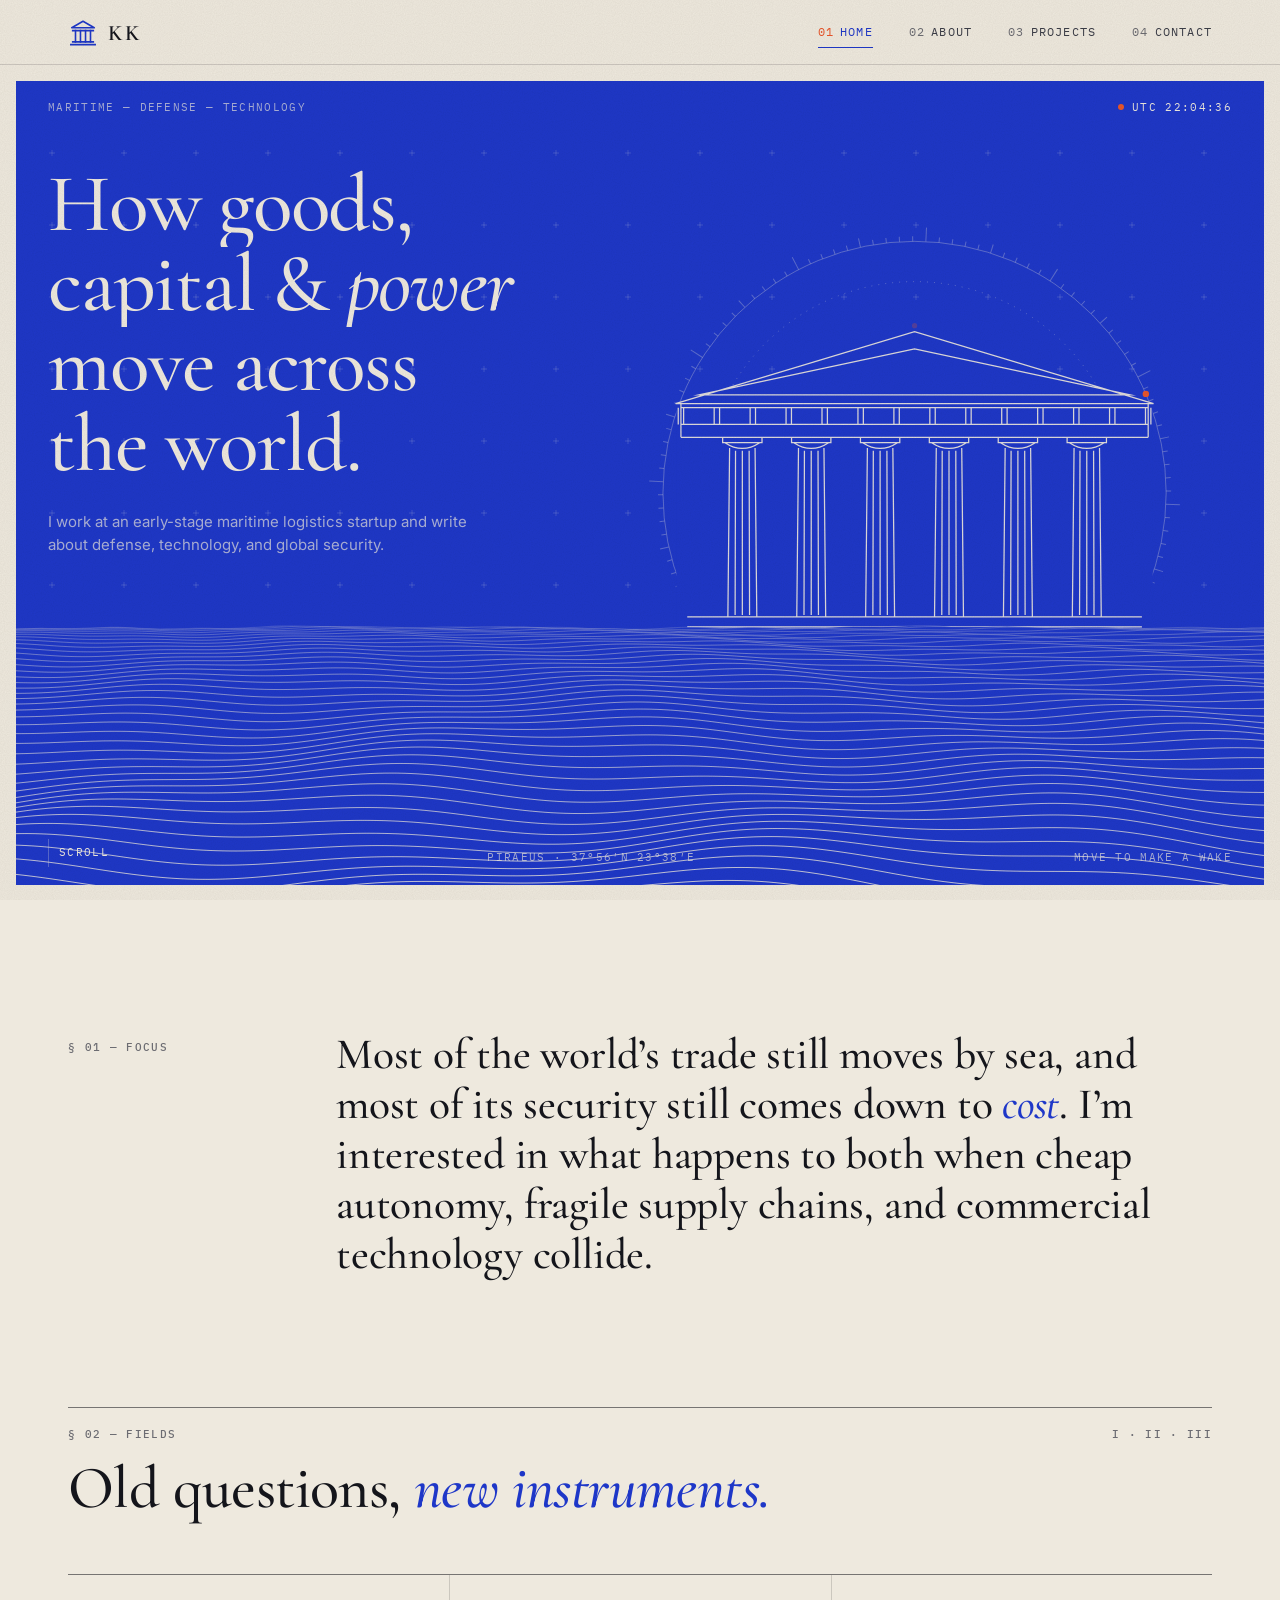
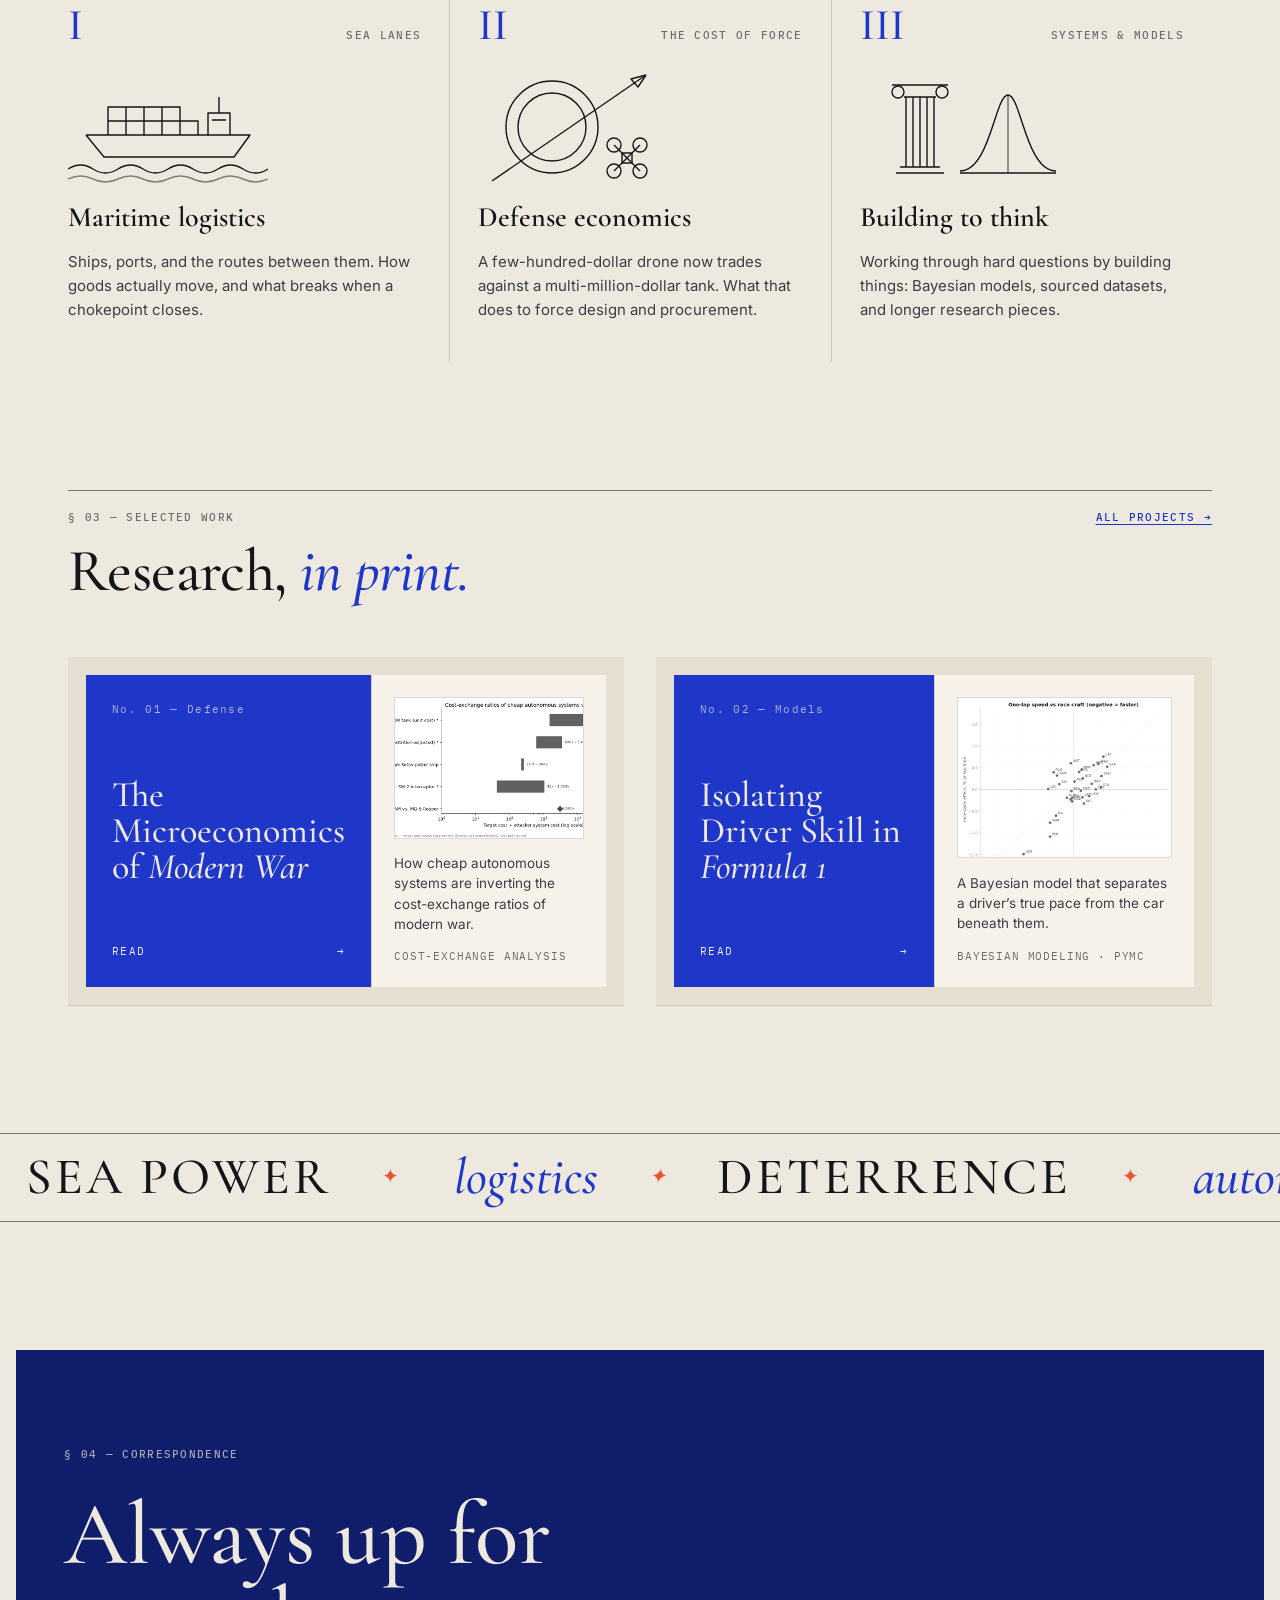
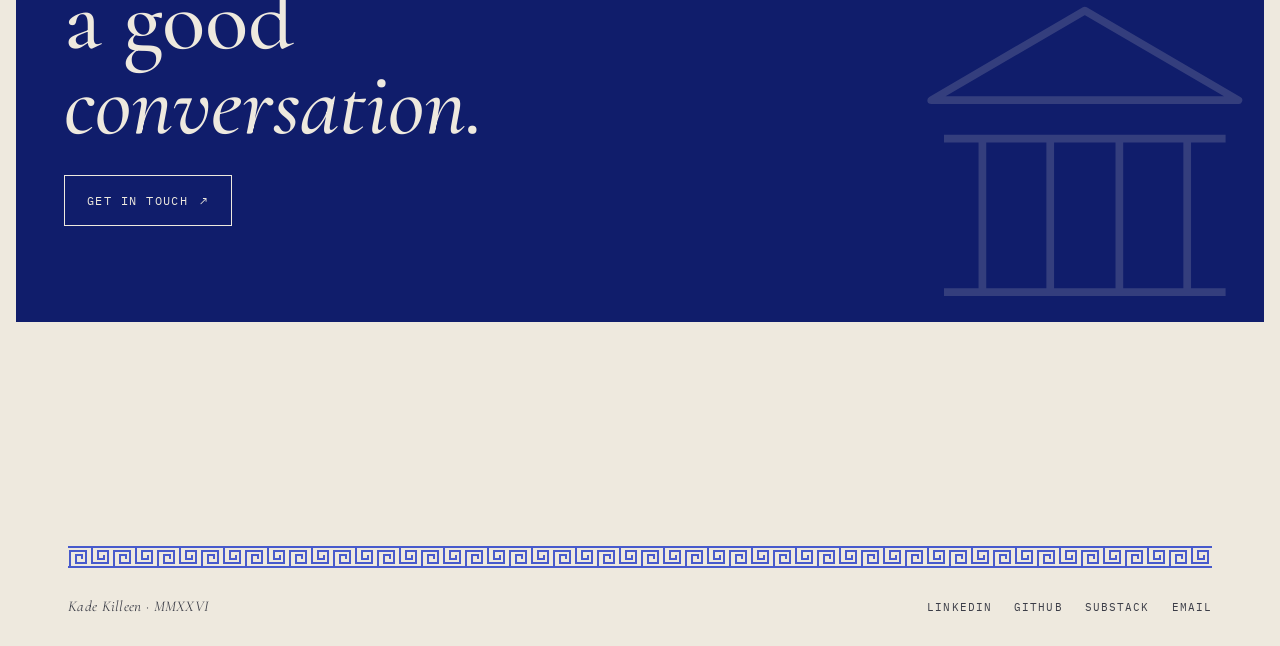
==== index.html @ 5a464390 "Revamp the whole site in a classical-meets-technical style Cobalt on bone paper, serif display type " ====
<!DOCTYPE html>
<html lang="en" class="no-js">
<head>
    <meta charset="UTF-8">
    <meta name="viewport" content="width=device-width, initial-scale=1.0">
    <title>Kade Killeen</title>
    <meta name="description" content="Kade Killeen works at an early-stage maritime logistics startup and writes about defense, technology, and global security.">
    <meta name="author" content="Kade Killeen">
    <meta name="theme-color" content="#1E37C8">
    <meta property="og:type" content="website">
    <meta property="og:title" content="Kade Killeen">
    <meta property="og:description" content="Kade Killeen works at an early-stage maritime logistics startup and writes about defense, technology, and global security.">
    <meta property="og:url" content="https://kadekilleen.github.io/">
    <meta property="og:image" content="https://kadekilleen.github.io/assets/og-card.png">
    <meta name="twitter:card" content="summary_large_image">
    <meta name="twitter:title" content="Kade Killeen">
    <meta name="twitter:description" content="Kade Killeen works at an early-stage maritime logistics startup and writes about defense, technology, and global security.">
    <meta name="twitter:image" content="https://kadekilleen.github.io/assets/og-card.png">
    <link rel="preconnect" href="https://fonts.googleapis.com">
    <link rel="preconnect" href="https://fonts.gstatic.com" crossorigin>
    <link href="https://fonts.googleapis.com/css2?family=Cormorant+Garamond:ital,wght@0,500;0,600;1,500;1,600&family=IBM+Plex+Mono:wght@400;500&family=Inter:wght@400;500;600&display=swap" rel="stylesheet">
    <link rel="icon" type="image/svg+xml" href="favicon.svg">
    <link rel="stylesheet" href="style.css?v=30">
    <script>document.documentElement.classList.remove('no-js')</script>
</head>
<body>
    <a class="skip-link" href="#main">Skip to content</a>
    <header class="site-header">
        <nav class="site-nav" aria-label="Main">
            <a href="index.html" class="brand" aria-label="Kade Killeen, home">
                <svg class="brand-mark" viewBox="0 0 32 32" aria-hidden="true" focusable="false"><g fill="none" stroke="currentColor" stroke-width="1.7" stroke-linejoin="round" stroke-linecap="square"><path d="M4 11.5 16 4.5l12 7z"/><path d="M5 14.5h22M5 26.5h22M3 29.5h26"/><path d="M8 14.5v12M13.3 14.5v12M18.7 14.5v12M24 14.5v12"/></g></svg>
                <span class="brand-word">KK</span>
            </a>
            <button class="nav-toggle" aria-label="Menu" aria-expanded="false" aria-controls="nav-links">
                <span></span><span></span><span></span>
            </button>
            <ul class="nav-links" id="nav-links">
                <li><a href="index.html" class="active" aria-current="page"><span class="n">01</span>Home</a></li>
                <li><a href="about.html"><span class="n">02</span>About</a></li>
                <li><a href="projects.html"><span class="n">03</span>Projects</a></li>
                <li><a href="contact.html"><span class="n">04</span>Contact</a></li>
            </ul>
        </nav>
    </header>

    <main id="main">
        <section class="hero" aria-label="Introduction">
            <canvas class="hero-canvas" id="sea" aria-hidden="true"></canvas>

            <div class="hero-hud">
                <span class="hide-sm">Maritime &mdash; Defense &mdash; Technology</span><span class="show-sm">KK &mdash; Index</span>
                <span class="live" data-utc>UTC --:--:--</span>
            </div>

            <div class="hero-copy">
                <h1 class="hero-title">
                    <span class="line"><span>How goods,</span></span>
                    <span class="line"><span>capital &amp; <em>power</em></span></span>
                    <span class="line"><span>move across</span></span>
                    <span class="line"><span>the world.</span></span>
                </h1>
                <p class="hero-sub">I work at an early-stage maritime logistics startup and write about defense, technology, and global security.</p>
            </div>

            <div class="hero-foot">
                <a href="#focus" class="scroll-cue"><i aria-hidden="true"></i>Scroll</a>
                <span class="hide-sm">Piraeus &middot; 37&deg;56&prime;N 23&deg;38&prime;E</span>
                <span class="hide-sm">Move to make a wake</span>
            </div>
        </section>

        <section class="section" id="focus">
            <div class="wrap statement">
                <p class="label reveal">&sect; 01 &mdash; Focus</p>
                <p class="reveal d1">Most of the world&rsquo;s trade still moves by sea, and most of its security still comes down to <em>cost</em>. I&rsquo;m interested in what happens to both when cheap autonomy, fragile supply chains, and commercial technology collide.</p>
            </div>
        </section>

        <section class="section">
            <div class="wrap">
                <div class="section-head reveal">
                    <p class="label"><span>&sect; 02 &mdash; Fields</span><span>I &middot; II &middot; III</span></p>
                    <h2>Old questions, <em>new instruments.</em></h2>
                </div>
                <div class="plates">
                    <article class="plate reveal">
                        <div class="plate-top"><span class="plate-num">I</span><span class="label">Sea lanes</span></div>
                        <div class="plate-art"><svg viewBox="0 0 200 120" class="draw" aria-hidden="true"><g fill="none" stroke="currentColor" stroke-width="1.4" stroke-linejoin="round">
<path d="M18 70h164l-16 22H36z"/>
<path d="M40 70V56h90v14M40 56V42h72v14M58 42v28M76 42v28M94 42v28M112 56v14"/>
<path d="M140 70V48h22v22M144 55h14M151 48V32"/>
<path d="M0 104q12.5-8 25 0t25 0 25 0 25 0 25 0 25 0 25 0 25 0"/>
<path d="M0 114q12.5-6 25 0t25 0 25 0 25 0 25 0 25 0 25 0 25 0" opacity=".5"/>
</g></svg></div>
                        <h3>Maritime logistics</h3>
                        <p>Ships, ports, and the routes between them. How goods actually move, and what breaks when a chokepoint closes.</p>
                    </article>
                    <article class="plate reveal d1">
                        <div class="plate-top"><span class="plate-num">II</span><span class="label">The cost of force</span></div>
                        <div class="plate-art"><svg viewBox="0 0 200 120" class="draw" aria-hidden="true"><g fill="none" stroke="currentColor" stroke-width="1.4" stroke-linejoin="round">
<circle cx="74" cy="62" r="46"/><circle cx="74" cy="62" r="34"/>
<path d="M14 116 168 10"/><path d="m168 10-15 4 7 8z"/>
<path d="M136 80l26 26M162 80l-26 26"/>
<circle cx="136" cy="80" r="7"/><circle cx="162" cy="80" r="7"/><circle cx="136" cy="106" r="7"/><circle cx="162" cy="106" r="7"/>
<rect x="144" y="88" width="10" height="10"/>
</g></svg></div>
                        <h3>Defense economics</h3>
                        <p>A few-hundred-dollar drone now trades against a multi-million-dollar tank. What that does to force design and procurement.</p>
                    </article>
                    <article class="plate reveal d2">
                        <div class="plate-top"><span class="plate-num">III</span><span class="label">Systems &amp; models</span></div>
                        <div class="plate-art"><svg viewBox="0 0 200 120" class="draw" aria-hidden="true"><g fill="none" stroke="currentColor" stroke-width="1.4" stroke-linejoin="round">
<path d="M32 20h56M44 32h32"/>
<circle cx="38" cy="27" r="6"/><circle cx="82" cy="27" r="6"/>
<path d="M46 32v70M74 32v70M53 32v70M60 32v70M67 32v70"/>
<path d="M40 102h40M36 108h48"/>
<path d="M100 108h96"/>
<path d="M100 106c30 0 35-76 48-76s18 76 48 76"/>
<path d="M148 30v78" stroke-dasharray="3 4" opacity=".6"/>
</g></svg></div>
                        <h3>Building to think</h3>
                        <p>Working through hard questions by building things: Bayesian models, sourced datasets, and longer research pieces.</p>
                    </article>
                </div>
            </div>
        </section>

        <section class="section">
            <div class="wrap">
                <div class="section-head reveal">
                    <p class="label"><span>&sect; 03 &mdash; Selected work</span><a class="text-link" href="projects.html">All projects &rarr;</a></p>
                    <h2>Research, <em>in print.</em></h2>
                </div>
                <div class="spreads">
                    <a class="spread reveal" href="projects/microeconomics-of-war.html">
                        <div class="spread-left">
                            <span class="num">No. 01 &mdash; Defense</span>
                            <h3>The Microeconomics of <em>Modern War</em></h3>
                            <span class="go"><span>Read</span><span>&rarr;</span></span>
                        </div>
                        <div class="spread-right">
                            <div class="fig"><img src="assets/projects/microeconomics-of-war/f1_cost_exchange_ratios.png" alt="" loading="lazy"></div>
                            <p>How cheap autonomous systems are inverting the cost-exchange ratios of modern war.</p>
                            <span class="meta">Cost-exchange analysis</span>
                        </div>
                    </a>
                    <a class="spread reveal d1" href="projects/f1-driver-model.html">
                        <div class="spread-left">
                            <span class="num">No. 02 &mdash; Models</span>
                            <h3>Isolating Driver Skill in <em>Formula 1</em></h3>
                            <span class="go"><span>Read</span><span>&rarr;</span></span>
                        </div>
                        <div class="spread-right">
                            <div class="fig"><img src="assets/projects/f1-driver-model/quali_vs_race.png" alt="" loading="lazy"></div>
                            <p>A Bayesian model that separates a driver&rsquo;s true pace from the car beneath them.</p>
                            <span class="meta">Bayesian modeling &middot; PyMC</span>
                        </div>
                    </a>
                </div>
            </div>
        </section>

        <div class="ticker" aria-hidden="true">
            <div class="ticker-track">
                <span>Sea power</span><span>logistics</span><span>Deterrence</span><span>autonomy</span><span>Supply chains</span><span>cost-exchange</span><span>Chokepoints</span><span>systems</span><span>Sea power</span><span>logistics</span><span>Deterrence</span><span>autonomy</span><span>Supply chains</span><span>cost-exchange</span><span>Chokepoints</span><span>systems</span>
            </div>
        </div>

        <section class="section">
            <div class="closing reveal">
                <svg class="closing-mark" viewBox="0 0 32 32" aria-hidden="true"><g fill="none" stroke="currentColor" stroke-width=".6" stroke-linejoin="round"><path d="M4 11.5 16 4.5l12 7z"/><path d="M5 14.5h22M5 26.5h22M3 29.5h26"/><path d="M8 14.5v12M13.3 14.5v12M18.7 14.5v12M24 14.5v12"/></g></svg>
                <p class="label">&sect; 04 &mdash; Correspondence</p>
                <h2>Always up for a good <em>conversation.</em></h2>
                <a class="btn btn-light" href="contact.html">Get in touch <span class="arr">&#8599;</span></a>
            </div>
        </section>
    </main>

    <footer class="site-footer">
        <div class="wrap">
            <div class="meander" aria-hidden="true"></div>
            <div class="footer-row">
                <span class="footer-sig">Kade Killeen &middot; MMXXVI</span>
                <ul class="footer-links">
                    <li><a href="https://www.linkedin.com/in/kadekilleen" target="_blank" rel="noopener noreferrer">LinkedIn</a></li>
                    <li><a href="https://github.com/k-adekilleen" target="_blank" rel="noopener noreferrer">GitHub</a></li>
                    <li><a href="https://substack.com/@kadekilleen" target="_blank" rel="noopener noreferrer">Substack</a></li>
                    <li><a href="mailto:kadekilleen23@gmail.com">Email</a></li>
                </ul>
            </div>
        </div>
    </footer>

    <script src="main.js?v=30"></script>
    <script src="home.js?v=30"></script>
</body>
</html>
---- style.css ----
/* =========================================================
   Kade Killeen — "Palaestra" design system
   Classical antiquity, reprinted as modern technical design.
   Cobalt on bone paper, ink line-art, one signal orange.
   ========================================================= */

:root {
    --paper: #EEE9DE;
    --paper-2: #E5DFD1;
    --paper-3: #D9D1BF;
    --ink: #14151B;
    --ink-2: #3B3D47;
    --ink-3: #6C6C72;
    --blue: #1E37C8;
    --blue-2: #2E4BE0;
    --blue-deep: #101D6B;
    --signal: #E8552A;
    --rule: rgba(20, 21, 27, 0.16);
    --rule-strong: rgba(20, 21, 27, 0.55);
    --on-blue: #EEE9DE;
    --on-blue-2: rgba(238, 233, 222, 0.68);
    --on-blue-rule: rgba(238, 233, 222, 0.28);

    --serif: "Cormorant Garamond", "Cormorant", Georgia, "Times New Roman", serif;
    --sans: "Inter", system-ui, -apple-system, "Segoe UI", sans-serif;
    --mono: "IBM Plex Mono", ui-monospace, "SFMono-Regular", Menlo, monospace;

    --gutter: clamp(16px, 4vw, 48px);
    --max: 1240px;
    --ease: cubic-bezier(0.2, 0.7, 0.1, 1);
}

*, *::before, *::after { box-sizing: border-box; margin: 0; padding: 0; }

html { -webkit-text-size-adjust: 100%; scroll-behavior: smooth; }
@media (prefers-reduced-motion: reduce) { html { scroll-behavior: auto; } }

body {
    background: var(--paper);
    color: var(--ink);
    font-family: var(--sans);
    font-size: 16px;
    line-height: 1.6;
    -webkit-font-smoothing: antialiased;
    min-height: 100vh;
    display: flex;
    flex-direction: column;
    overflow-x: hidden;
}

/* Paper grain: one static, tiled noise layer (cheap, no animation) */
body::before {
    content: "";
    position: fixed;
    inset: 0;
    pointer-events: none;
    z-index: 100;
    opacity: 0.32;
    mix-blend-mode: multiply;
    background-image: url("data:image/svg+xml,%3Csvg xmlns='http://www.w3.org/2000/svg' width='180' height='180'%3E%3Cfilter id='n'%3E%3CfeTurbulence type='fractalNoise' baseFrequency='0.9' numOctaves='2' stitchTiles='stitch'/%3E%3CfeColorMatrix values='0 0 0 0 0.45 0 0 0 0 0.42 0 0 0 0 0.36 0 0 0 0.55 0'/%3E%3C/filter%3E%3Crect width='100%25' height='100%25' filter='url(%23n)'/%3E%3C/svg%3E");
}

img, svg, canvas { display: block; max-width: 100%; }
a { color: inherit; }
::selection { background: var(--blue); color: var(--paper); }

:focus-visible { outline: 2px solid var(--signal); outline-offset: 3px; }

.visually-hidden {
    position: absolute !important; width: 1px; height: 1px; overflow: hidden;
    clip: rect(0 0 0 0); white-space: nowrap; border: 0;
}

.skip-link {
    position: absolute; left: 12px; top: -48px; z-index: 200;
    background: var(--ink); color: var(--paper); padding: 8px 14px;
    font-family: var(--mono); font-size: 12px; text-decoration: none;
}
.skip-link:focus { top: 12px; }

/* ---------- Type primitives ---------- */

.mono, .label {
    font-family: var(--mono);
    font-size: 11px;
    font-weight: 500;
    letter-spacing: 0.12em;
    text-transform: uppercase;
}
.label { color: var(--ink-3); }

.display {
    font-family: var(--serif);
    font-weight: 500;
    line-height: 0.95;
    letter-spacing: -0.01em;
}
.display em { font-style: italic; }

.caps {
    font-family: var(--serif);
    font-weight: 600;
    text-transform: uppercase;
    letter-spacing: 0.08em;
}

/* ---------- Header ---------- */

.site-header {
    position: sticky;
    top: 0;
    z-index: 50;
    background: color-mix(in srgb, var(--paper) 88%, transparent);
    -webkit-backdrop-filter: blur(10px);
    backdrop-filter: blur(10px);
    border-bottom: 1px solid var(--rule);
}

.site-nav {
    max-width: var(--max);
    margin: 0 auto;
    padding: 0 var(--gutter);
    height: 64px;
    display: flex;
    align-items: center;
    justify-content: space-between;
    gap: 24px;
}

.brand {
    display: inline-flex;
    align-items: center;
    gap: 10px;
    text-decoration: none;
    color: var(--ink);
}
.brand-mark { width: 30px; height: 30px; color: var(--blue); }
.brand-word {
    font-family: var(--serif);
    font-weight: 600;
    font-size: 22px;
    letter-spacing: 0.14em;
    line-height: 1;
    padding-top: 2px;
}

.nav-links {
    list-style: none;
    display: flex;
    gap: clamp(16px, 3vw, 36px);
}
.nav-links a {
    font-family: var(--mono);
    font-size: 12px;
    letter-spacing: 0.1em;
    text-transform: uppercase;
    text-decoration: none;
    color: var(--ink-2);
    display: inline-flex;
    gap: 6px;
    padding: 6px 0;
    position: relative;
    transition: color 0.2s;
}
.nav-links a .n { color: var(--ink-3); }
.nav-links a::after {
    content: "";
    position: absolute;
    left: 0; right: 0; bottom: 0;
    height: 1px;
    background: var(--blue);
    transform: scaleX(0);
    transform-origin: left;
    transition: transform 0.35s var(--ease);
}
.nav-links a:hover, .nav-links a.active { color: var(--blue); }
.nav-links a:hover::after, .nav-links a.active::after { transform: scaleX(1); }
.nav-links a.active .n { color: var(--signal); }

.nav-toggle {
    display: none;
    background: none;
    border: 0;
    width: 40px; height: 40px;
    cursor: pointer;
    position: relative;
    color: var(--ink);
}
.nav-toggle span {
    position: absolute; left: 10px; right: 10px; height: 1.5px;
    background: currentColor; transition: transform 0.3s var(--ease), opacity 0.2s;
}
.nav-toggle span:nth-child(1) { top: 14px; }
.nav-toggle span:nth-child(2) { top: 19.5px; }
.nav-toggle span:nth-child(3) { top: 25px; }
.nav-toggle[aria-expanded="true"] span:nth-child(1) { transform: translateY(5.5px) rotate(45deg); }
.nav-toggle[aria-expanded="true"] span:nth-child(2) { opacity: 0; }
.nav-toggle[aria-expanded="true"] span:nth-child(3) { transform: translateY(-5.5px) rotate(-45deg); }

@media (max-width: 720px) {
    .nav-toggle { display: block; }
    .nav-links {
        position: absolute;
        top: 64px; left: 0; right: 0;
        flex-direction: column;
        gap: 0;
        background: var(--paper);
        border-bottom: 1px solid var(--rule);
        padding: 8px var(--gutter) 16px;
        display: none;
    }
    .nav-links.open { display: flex; }
    .nav-links a { font-size: 14px; padding: 14px 0; width: 100%; border-bottom: 1px solid var(--rule); }
    .nav-links li:last-child a { border-bottom: 0; }
    .nav-links a::after { display: none; }
}

/* ---------- Layout ---------- */

main { flex: 1; width: 100%; }

.wrap {
    max-width: var(--max);
    margin: 0 auto;
    padding: 0 var(--gutter);
}

.section { padding: clamp(64px, 10vw, 128px) 0; }
.section + .section { padding-top: 0; }

.section-head {
    display: grid;
    grid-template-columns: 1fr;
    gap: 14px;
    margin-bottom: clamp(32px, 5vw, 56px);
    padding-top: 18px;
    border-top: 1px solid var(--rule-strong);
}
.section-head .label { display: flex; justify-content: space-between; gap: 16px; }
.section-head h2 {
    font-family: var(--serif);
    font-weight: 500;
    font-size: clamp(34px, 5vw, 60px);
    line-height: 1;
    letter-spacing: -0.01em;
}
.section-head h2 em { font-style: italic; color: var(--blue); }

/* Greek key (meander) band */
.meander {
    height: 22px;
    color: var(--blue);
    background-color: currentColor;
    -webkit-mask: url("data:image/svg+xml,%3Csvg xmlns='http://www.w3.org/2000/svg' width='44' height='22' viewBox='0 0 44 22'%3E%3Cpath d='M0 1h44M0 21h44M2 21V5h16v12H8V9h6v4' fill='none' stroke='black' stroke-width='2'/%3E%3Cpath d='M24 1v16h16V5H30v8h6V9' fill='none' stroke='black' stroke-width='2'/%3E%3C/svg%3E") repeat-x left center / 44px 22px;
    mask: url("data:image/svg+xml,%3Csvg xmlns='http://www.w3.org/2000/svg' width='44' height='22' viewBox='0 0 44 22'%3E%3Cpath d='M0 1h44M0 21h44M2 21V5h16v12H8V9h6v4' fill='none' stroke='black' stroke-width='2'/%3E%3Cpath d='M24 1v16h16V5H30v8h6V9' fill='none' stroke='black' stroke-width='2'/%3E%3C/svg%3E") repeat-x left center / 44px 22px;
}
.meander { opacity: 0.8; }
.meander.on-blue { color: var(--on-blue); opacity: 0.5; }

/* ---------- Buttons & links ---------- */

.btn {
    display: inline-flex;
    align-items: center;
    gap: 12px;
    font-family: var(--mono);
    font-size: 12px;
    letter-spacing: 0.12em;
    text-transform: uppercase;
    text-decoration: none;
    padding: 15px 22px;
    border: 1px solid var(--ink);
    color: var(--ink);
    background: transparent;
    transition: background 0.25s, color 0.25s, border-color 0.25s;
}
.btn .arr { transition: transform 0.3s var(--ease); }
.btn:hover { background: var(--ink); color: var(--paper); }
.btn:hover .arr { transform: translate(3px, -3px); }
.btn-blue { background: var(--blue); border-color: var(--blue); color: var(--paper); }
.btn-blue:hover { background: var(--blue-deep); border-color: var(--blue-deep); }
.btn-light { border-color: var(--on-blue); color: var(--on-blue); }
.btn-light:hover { background: var(--on-blue); color: var(--blue); }

.text-link {
    color: var(--blue);
    text-decoration: underline;
    text-decoration-thickness: 1px;
    text-underline-offset: 3px;
}
.text-link:hover { color: var(--signal); }

/* ---------- Reveal on scroll ---------- */

.reveal { opacity: 0; transform: translateY(18px); transition: opacity 0.9s var(--ease), transform 0.9s var(--ease); }
.reveal.in { opacity: 1; transform: none; }
.reveal.d1 { transition-delay: 0.08s; }
.reveal.d2 { transition-delay: 0.16s; }
.reveal.d3 { transition-delay: 0.24s; }
.no-js .reveal { opacity: 1; transform: none; }
@media (prefers-reduced-motion: reduce) {
    .reveal { opacity: 1; transform: none; transition: none; }
}

/* =========================================================
   HOME
   ========================================================= */

.hero {
    position: relative;
    margin: 12px;
    min-height: calc(100svh - 64px - 24px);
    background: var(--blue);
    color: var(--on-blue);
    overflow: hidden;
    display: grid;
    grid-template-rows: auto 1fr auto;
    isolation: isolate;
}
@media (min-width: 900px) { .hero { margin: 16px; min-height: calc(100svh - 64px - 32px); } }

.hero-canvas {
    position: absolute;
    inset: 0;
    width: 100%;
    height: 100%;
    z-index: 0;
}

.hero-hud {
    position: relative;
    z-index: 2;
    display: flex;
    justify-content: space-between;
    gap: 16px;
    padding: 18px clamp(16px, 3vw, 32px);
    font-family: var(--mono);
    font-size: 11px;
    letter-spacing: 0.12em;
    text-transform: uppercase;
    color: var(--on-blue-2);
    pointer-events: none;
}
.hero-hud .live { color: var(--on-blue); }
.hero-hud .live::before {
    content: "";
    display: inline-block;
    width: 6px; height: 6px;
    border-radius: 50%;
    background: var(--signal);
    margin-right: 8px;
    vertical-align: 1px;
    animation: blink 2s steps(2, start) infinite;
}
@keyframes blink { to { visibility: hidden; } }
@media (prefers-reduced-motion: reduce) { .hero-hud .live::before { animation: none; } }

.hero-copy {
    position: relative;
    z-index: 2;
    padding: clamp(12px, 3vw, 32px) clamp(16px, 3vw, 32px) 0;
    max-width: 1100px;
    pointer-events: none;
}
.hero-title {
    font-family: var(--serif);
    font-weight: 500;
    font-size: clamp(42px, 6.4vw, 96px);
    line-height: 0.92;
    letter-spacing: -0.015em;
}
.hero-title em { font-style: italic; }
.hero-title .line { display: block; overflow: hidden; padding-bottom: 0.06em; }
.hero-title .line > span { display: inline-block; transform: translateY(105%); animation: rise 1.2s var(--ease) forwards; }
.hero-title .line:nth-child(2) > span { animation-delay: 0.12s; }
.hero-title .line:nth-child(3) > span { animation-delay: 0.24s; }
.hero-title .line:nth-child(4) > span { animation-delay: 0.36s; }
@keyframes rise { to { transform: none; } }
@media (prefers-reduced-motion: reduce) { .hero-title .line > span { animation: none; transform: none; } }

.hero-sub {
    margin-top: 22px;
    max-width: 440px;
    font-size: 15px;
    line-height: 1.55;
    color: var(--on-blue-2);
    opacity: 0;
    animation: fade 1s 0.7s var(--ease) forwards;
}
@keyframes fade { to { opacity: 1; } }
@media (prefers-reduced-motion: reduce) { .hero-sub { animation: none; opacity: 1; } }

.hero-foot {
    position: relative;
    z-index: 2;
    display: flex;
    justify-content: space-between;
    align-items: flex-end;
    gap: 16px;
    padding: 18px clamp(16px, 3vw, 32px);
    font-family: var(--mono);
    font-size: 11px;
    letter-spacing: 0.12em;
    text-transform: uppercase;
    color: var(--on-blue-2);
    pointer-events: none;
}
.hero-foot a { pointer-events: auto; text-decoration: none; color: var(--on-blue); }
.scroll-cue { display: inline-flex; align-items: center; gap: 10px; }
.scroll-cue i {
    width: 1px; height: 28px; background: var(--on-blue-rule); position: relative; overflow: hidden;
}
.scroll-cue i::after {
    content: ""; position: absolute; left: 0; top: -40%; width: 1px; height: 40%;
    background: var(--on-blue); animation: drip 2.2s var(--ease) infinite;
}
@keyframes drip { to { top: 100%; } }
@media (prefers-reduced-motion: reduce) { .scroll-cue i::after { animation: none; top: 30%; } }

@media (max-width: 640px) {
    .hero-hud .hide-sm, .hero-foot .hide-sm { display: none; }
}

/* Statement */
.statement {
    display: grid;
    grid-template-columns: 1fr;
    gap: 24px;
}
@media (min-width: 900px) { .statement { grid-template-columns: 220px 1fr; gap: 48px; } }
.statement p {
    font-family: var(--serif);
    font-weight: 500;
    font-size: clamp(26px, 3.4vw, 44px);
    line-height: 1.15;
    letter-spacing: -0.005em;
    max-width: 24ch;
    max-width: none;
}
.statement p em { font-style: italic; color: var(--blue); }
.statement p.label { font-family: var(--mono); font-size: 11px; line-height: 1.6; letter-spacing: 0.12em; padding-top: 0.9em; }

/* Fields: three numbered plates */
.plates {
    display: grid;
    grid-template-columns: 1fr;
    border-top: 1px solid var(--rule-strong);
}
@media (min-width: 860px) { .plates { grid-template-columns: repeat(3, 1fr); } }

.plate {
    padding: 28px 0 36px;
    border-bottom: 1px solid var(--rule);
    display: grid;
    gap: 18px;
    align-content: start;
}
@media (min-width: 860px) {
    .plate { padding: 28px 28px 40px; border-bottom: 0; border-left: 1px solid var(--rule); }
    .plate:first-child { border-left: 0; padding-left: 0; }
}
.plate-top { display: flex; justify-content: space-between; align-items: baseline; }
.plate-num { font-family: var(--serif); font-size: 44px; font-weight: 500; color: var(--blue); line-height: 1; }
.plate-art { height: 120px; color: var(--ink); }
.plate-art svg { height: 100%; width: auto; }
.plate h3 { font-family: var(--serif); font-weight: 600; font-size: 28px; line-height: 1.05; }
.plate p { color: var(--ink-2); font-size: 15px; max-width: 38ch; }

/* Line-art strokes inside plate SVGs draw in on reveal */
.draw path, .draw line, .draw circle, .draw rect, .draw polyline {
    stroke-dasharray: var(--len, 600);
    stroke-dashoffset: var(--len, 600);
    transition: stroke-dashoffset 2.2s var(--ease);
}
.in .draw path, .in .draw line, .in .draw circle, .in .draw rect, .in .draw polyline,
.in.draw path, .in.draw line, .in.draw circle, .in.draw rect, .in.draw polyline { stroke-dashoffset: 0; }
@media (prefers-reduced-motion: reduce) {
    .draw path, .draw line, .draw circle, .draw rect, .draw polyline { stroke-dasharray: none; stroke-dashoffset: 0; transition: none; }
}

/* Work: book-spread cards */
.spreads { display: grid; gap: clamp(20px, 3vw, 32px); }
@media (min-width: 960px) { .spreads { grid-template-columns: 1fr 1fr; } }

.spread {
    display: grid;
    grid-template-columns: 1fr 1fr;
    text-decoration: none;
    color: inherit;
    background: var(--paper-2);
    padding: clamp(12px, 2vw, 18px);
    gap: 0;
    min-height: 340px;
    transition: transform 0.5s var(--ease), box-shadow 0.5s var(--ease);
    box-shadow: 0 1px 0 var(--rule);
}
.spread:hover { transform: translateY(-4px); box-shadow: 0 24px 40px -28px rgba(16, 29, 107, 0.55); }
.spread-left {
    background: var(--blue);
    color: var(--on-blue);
    padding: clamp(16px, 2.4vw, 26px);
    display: flex;
    flex-direction: column;
    justify-content: space-between;
    gap: 16px;
}
.spread-left .num { font-family: var(--mono); font-size: 11px; letter-spacing: 0.12em; color: var(--on-blue-2); }
.spread-left h3 {
    font-family: var(--serif);
    font-weight: 500;
    font-size: clamp(26px, 3vw, 36px);
    line-height: 1;
}
.spread-left h3 em { font-style: italic; }
.spread-left .go { font-family: var(--mono); font-size: 11px; letter-spacing: 0.12em; text-transform: uppercase; display: flex; justify-content: space-between; }
.spread-right {
    background: #F6F2EA;
    padding: clamp(14px, 2vw, 22px);
    display: flex;
    flex-direction: column;
    justify-content: space-between;
    gap: 14px;
    border-left: 1px solid var(--rule);
}
.spread-right .fig {
    aspect-ratio: 4 / 3;
    background: #fff;
    display: grid;
    place-items: center;
    overflow: hidden;
    border: 1px solid var(--rule);
}
.spread-right .fig img {
    width: 100%; height: 100%; object-fit: cover;
    filter: grayscale(1) contrast(1.05);
    mix-blend-mode: multiply;
    transition: filter 0.6s var(--ease);
}
.spread:hover .spread-right .fig img { filter: none; }
.spread-right p { font-size: 13.5px; line-height: 1.5; color: var(--ink-2); }
.spread-right .meta { font-family: var(--mono); font-size: 10.5px; letter-spacing: 0.08em; text-transform: uppercase; color: var(--ink-3); }

@media (max-width: 520px) {
    .spread { grid-template-columns: 1fr; }
    .spread-right { border-left: 0; }
}

/* Ticker */
.ticker {
    border-top: 1px solid var(--rule-strong);
    border-bottom: 1px solid var(--rule-strong);
    overflow: hidden;
    padding: 18px 0;
    white-space: nowrap;
}
.ticker-track {
    display: inline-flex;
    gap: 0;
    animation: ticker 48s linear infinite;
}
.ticker-track span {
    font-family: var(--serif);
    font-weight: 500;
    text-transform: uppercase;
    letter-spacing: 0.06em;
    font-size: clamp(28px, 4vw, 52px);
    line-height: 1;
    padding: 0 0.5em;
    display: inline-flex;
    align-items: center;
    gap: 1em;
}
.ticker-track span::after { content: "✦"; font-size: 0.4em; color: var(--signal); }
.ticker-track span:nth-child(even) { font-style: italic; text-transform: none; letter-spacing: 0; color: var(--blue); }
@keyframes ticker { to { transform: translateX(-50%); } }
@media (prefers-reduced-motion: reduce) { .ticker-track { animation: none; } }

/* Closing plate */
.closing {
    background: var(--blue-deep);
    color: var(--on-blue);
    margin: 0 12px;
    padding: clamp(48px, 8vw, 96px) var(--gutter);
    display: grid;
    gap: 28px;
    justify-items: start;
    position: relative;
    overflow: hidden;
}
@media (min-width: 900px) { .closing { margin: 0 16px; } }
.closing .label { color: var(--on-blue-2); }
.closing h2 {
    font-family: var(--serif);
    font-weight: 500;
    font-size: clamp(40px, 7vw, 96px);
    line-height: 0.95;
    max-width: 12ch;
}
.closing h2 em { font-style: italic; }
.closing-mark {
    position: absolute;
    right: clamp(-60px, -2vw, 0px);
    bottom: -40px;
    width: clamp(220px, 32vw, 420px);
    color: var(--on-blue);
    opacity: 0.16;
    pointer-events: none;
}

/* =========================================================
   INNER PAGES
   ========================================================= */

.page-hero {
    padding: clamp(48px, 8vw, 104px) 0 clamp(32px, 5vw, 56px);
}
.page-hero .label { display: flex; gap: 18px; margin-bottom: 22px; }
.page-hero .label .n { color: var(--signal); }
.page-hero h1 {
    font-family: var(--serif);
    font-weight: 500;
    font-size: clamp(56px, 11vw, 160px);
    line-height: 0.88;
    letter-spacing: -0.02em;
}
.page-hero h1 em { font-style: italic; color: var(--blue); }
.page-hero .lede {
    margin-top: 28px;
    max-width: 52ch;
    font-size: 17px;
    color: var(--ink-2);
}

/* About */
.about-grid {
    display: grid;
    gap: clamp(32px, 5vw, 64px);
    grid-template-columns: 1fr;
}
@media (min-width: 960px) { .about-grid { grid-template-columns: 5fr 7fr; } }

.bio p {
    font-family: var(--serif);
    font-weight: 500;
    font-size: clamp(22px, 2.3vw, 28px);
    line-height: 1.3;
    margin-bottom: 0.8em;
}
.bio p:first-child::first-letter {
    font-size: 3.3em;
    float: left;
    line-height: 0.82;
    padding: 0.06em 0.1em 0 0;
    color: var(--blue);
    font-weight: 600;
}
.bio-aside { display: grid; gap: 28px; align-content: start; }

.bust {
    background: var(--blue);
    aspect-ratio: 4 / 5;
    position: relative;
    overflow: hidden;
    color: var(--on-blue);
}
.bust svg { position: absolute; inset: 0; width: 100%; height: 100%; }
.bust .cap {
    position: absolute; left: 14px; right: 14px; bottom: 12px;
    display: flex; justify-content: space-between;
    font-family: var(--mono); font-size: 10.5px; letter-spacing: 0.12em; text-transform: uppercase;
    color: var(--on-blue-2);
}

.ledger { list-style: none; border-top: 1px solid var(--rule-strong); }
.ledger li {
    display: grid;
    grid-template-columns: 1fr;
    gap: 2px 24px;
    padding: 18px 0;
    border-bottom: 1px solid var(--rule);
    transition: background 0.3s;
}
@media (min-width: 700px) {
    .ledger li { grid-template-columns: 120px 1fr 1fr; align-items: baseline; }
}
.ledger .when { font-family: var(--mono); font-size: 12px; color: var(--ink-3); letter-spacing: 0.04em; }
.ledger .org { font-family: var(--serif); font-size: 24px; font-weight: 600; line-height: 1.15; }
.ledger .what { font-size: 14.5px; color: var(--ink-2); }
.ledger .what small { display: block; font-family: var(--mono); font-size: 11px; letter-spacing: 0.06em; text-transform: uppercase; color: var(--blue); margin-top: 2px; }
.ledger li:hover .org { color: var(--blue); }

.facts {
    display: grid;
    gap: 0;
    grid-template-columns: 1fr;
    border-top: 1px solid var(--rule-strong);
}
@media (min-width: 760px) { .facts { grid-template-columns: repeat(3, 1fr); } }
.fact {
    padding: 22px 0 26px;
    border-bottom: 1px solid var(--rule);
}
@media (min-width: 760px) {
    .fact { padding: 22px 24px 30px; border-bottom: 0; border-left: 1px solid var(--rule); }
    .fact:first-child { border-left: 0; padding-left: 0; }
}
.fact h3 { font-family: var(--mono); font-size: 11px; font-weight: 500; letter-spacing: 0.12em; text-transform: uppercase; color: var(--ink-3); margin-bottom: 14px; }
.fact ul { list-style: none; display: grid; gap: 10px; }
.fact li { font-size: 15px; color: var(--ink-2); }
.fact li b { font-family: var(--mono); font-weight: 500; font-size: 11px; letter-spacing: 0.1em; text-transform: uppercase; color: var(--blue); margin-right: 8px; }
.fact li em { font-family: var(--serif); font-size: 1.15em; }

.tags, .fact ul.tags { display: flex; flex-wrap: wrap; gap: 8px; }
.tags li {
    font-family: var(--mono); font-size: 11.5px; letter-spacing: 0.06em; text-transform: uppercase;
    border: 1px solid var(--rule-strong); padding: 6px 10px; color: var(--ink-2);
}

/* Projects index */
.index-list { list-style: none; border-top: 1px solid var(--rule-strong); }
.index-item a {
    display: grid;
    grid-template-columns: 1fr;
    gap: 18px;
    padding: 28px 0;
    border-bottom: 1px solid var(--rule);
    text-decoration: none;
    color: inherit;
    position: relative;
}
@media (min-width: 860px) {
    .index-item a { grid-template-columns: 80px 1.3fr 1fr 280px; align-items: center; gap: 32px; }
}
.index-item .no { font-family: var(--mono); font-size: 12px; color: var(--ink-3); }
.index-item h2 {
    font-family: var(--serif);
    font-weight: 500;
    font-size: clamp(32px, 4vw, 52px);
    line-height: 0.98;
    transition: color 0.3s;
}
.index-item h2 em { font-style: italic; }
.index-item p { font-size: 15px; color: var(--ink-2); }
.index-item .meta { display: block; margin-top: 10px; font-family: var(--mono); font-size: 11px; letter-spacing: 0.08em; text-transform: uppercase; color: var(--ink-3); }
.index-item .thumb {
    aspect-ratio: 16 / 10;
    background: var(--blue);
    overflow: hidden;
    position: relative;
}
.index-item .thumb img {
    width: 100%; height: 100%; object-fit: cover;
    filter: grayscale(1) contrast(1.2) brightness(1.05);
    mix-blend-mode: screen;
    opacity: 0.9;
    transition: transform 0.8s var(--ease), filter 0.5s, mix-blend-mode 0.5s;
}
.index-item a:hover h2 { color: var(--blue); }
.index-item a:hover .thumb img { transform: scale(1.04); }
.index-item .arrow {
    position: absolute; right: 0; top: 28px;
    font-family: var(--mono); font-size: 14px; color: var(--blue);
}
@media (min-width: 860px) { .index-item .arrow { display: none; } }

/* Project article */
.article-hero { padding: clamp(40px, 6vw, 80px) 0 clamp(28px, 4vw, 44px); }
.back-link {
    font-family: var(--mono); font-size: 12px; letter-spacing: 0.1em; text-transform: uppercase;
    text-decoration: none; color: var(--ink-3); display: inline-flex; gap: 8px; margin-bottom: 32px;
}
.back-link:hover { color: var(--blue); }
.article-hero h1 {
    font-family: var(--serif);
    font-weight: 500;
    font-size: clamp(44px, 8vw, 112px);
    line-height: 0.92;
    letter-spacing: -0.015em;
    max-width: 14ch;
}
.article-hero h1 em { font-style: italic; color: var(--blue); }
.article-meta {
    margin-top: 28px;
    display: flex; flex-wrap: wrap; gap: 8px;
    list-style: none;
}
.article-meta li {
    font-family: var(--mono); font-size: 11px; letter-spacing: 0.08em; text-transform: uppercase;
    border: 1px solid var(--rule-strong); padding: 5px 10px; color: var(--ink-2);
}

.article-body {
    display: grid;
    gap: clamp(28px, 4vw, 56px);
    grid-template-columns: 1fr;
    padding: clamp(32px, 5vw, 64px) 0;
    border-top: 1px solid var(--rule-strong);
}
@media (min-width: 900px) { .article-body { grid-template-columns: 220px 1fr; } }
.article-body .prose p {
    font-family: var(--serif);
    font-weight: 500;
    font-size: clamp(22px, 2.3vw, 28px);
    line-height: 1.3;
    margin-bottom: 0.8em;
    max-width: 36ch;
}
.article-body .prose p:first-child { font-size: clamp(26px, 3vw, 36px); line-height: 1.18; }

.stat-row {
    display: grid;
    grid-template-columns: repeat(var(--cols, 3), minmax(0, 1fr));
    gap: 0;
    border-top: 1px solid var(--rule);
    margin-top: 28px;
}
.stat { padding: 18px 12px 18px 0; border-right: 1px solid var(--rule); }
.stat:last-child { border-right: 0; }
.stat + .stat { padding-left: 12px; }
@media (max-width: 520px) { .stat .v { font-size: 30px; } .stat .k { font-size: 9.5px; letter-spacing: 0.06em; } }
.stat .v { font-family: var(--serif); font-weight: 500; font-size: clamp(36px, 4vw, 52px); line-height: 1; color: var(--blue); }
.stat .k { font-family: var(--mono); font-size: 10.5px; letter-spacing: 0.1em; text-transform: uppercase; color: var(--ink-3); margin-top: 8px; }

.figure-plate {
    background: var(--paper-2);
    padding: clamp(12px, 2vw, 20px);
    margin: 0 0 clamp(32px, 5vw, 56px);
}
.figure-plate img { width: 100%; background: #fff; border: 1px solid var(--rule); }
.figure-plate figcaption {
    display: flex; gap: 16px; justify-content: space-between; flex-wrap: wrap;
    margin-top: 12px;
    font-family: var(--mono); font-size: 11px; letter-spacing: 0.04em; color: var(--ink-3);
}
.figure-plate figcaption b { color: var(--ink); font-weight: 500; letter-spacing: 0.1em; text-transform: uppercase; }

.article-cta { padding-bottom: clamp(24px, 4vw, 40px); display: flex; gap: 12px; flex-wrap: wrap; }

/* ----- Cost-exchange globe (Modern War page) ----- */
.globe-plate {
    background: var(--blue);
    color: var(--on-blue);
    margin: 0 0 clamp(32px, 5vw, 56px);
    display: grid;
    grid-template-columns: 1fr;
    overflow: hidden;
}
@media (min-width: 900px) { .globe-plate { grid-template-columns: 1.15fr 1fr; } }

.globe-stage {
    position: relative;
    aspect-ratio: 1 / 1;
    max-height: 640px;
    width: 100%;
    touch-action: pan-y;
    cursor: grab;
}
.globe-stage:active { cursor: grabbing; }
.globe-stage canvas { width: 100%; height: 100%; }
.globe-stage .hud {
    position: absolute; left: 16px; top: 14px; right: 16px;
    display: flex; justify-content: space-between;
    font-family: var(--mono); font-size: 10.5px; letter-spacing: 0.12em; text-transform: uppercase;
    color: var(--on-blue-2);
    pointer-events: none;
}
.globe-stage .hint {
    position: absolute; left: 16px; bottom: 14px;
    font-family: var(--mono); font-size: 10.5px; letter-spacing: 0.12em; text-transform: uppercase;
    color: var(--on-blue-2); pointer-events: none;
}

.globe-panel {
    padding: clamp(20px, 3vw, 36px);
    display: flex;
    flex-direction: column;
    gap: 18px;
    border-top: 1px solid var(--on-blue-rule);
}
@media (min-width: 900px) { .globe-panel { border-top: 0; border-left: 1px solid var(--on-blue-rule); } }
.globe-panel .label { color: var(--on-blue-2); }
.globe-panel h2 { font-family: var(--serif); font-weight: 500; font-size: clamp(28px, 3vw, 38px); line-height: 1.02; }
.globe-panel h2 em { font-style: italic; }

.events { list-style: none; border-top: 1px solid var(--on-blue-rule); }
.events button {
    all: unset;
    box-sizing: border-box;
    width: 100%;
    display: grid;
    grid-template-columns: 28px 1fr;
    gap: 4px 12px;
    padding: 14px 0;
    border-bottom: 1px solid var(--on-blue-rule);
    cursor: pointer;
    transition: background 0.25s, padding 0.3s var(--ease);
}
.events button:focus-visible { outline: 2px solid var(--signal); outline-offset: -2px; }
.events .i { font-family: var(--mono); font-size: 11px; color: var(--on-blue-2); padding-top: 4px; }
.events .t { font-family: var(--serif); font-size: 21px; font-weight: 600; line-height: 1.15; }
.events .r { grid-column: 2; font-family: var(--mono); font-size: 11.5px; letter-spacing: 0.03em; color: var(--on-blue-2); }
.events button:hover, .events button[aria-pressed="true"] { padding-left: 8px; }
.events button[aria-pressed="true"] .i { color: var(--signal); }
.events button[aria-pressed="true"] .r { color: var(--on-blue); }
.events button[aria-pressed="true"] .t::after { content: " ●"; color: var(--signal); font-size: 0.5em; vertical-align: 0.4em; }

/* ----- Contact ----- */
.contact-stage {
    min-height: calc(100svh - 64px - 140px);
    display: grid;
    place-items: center;
    padding: clamp(32px, 6vw, 72px) 0;
    gap: 40px;
}
.astrolabe {
    width: min(72vw, 420px);
    aspect-ratio: 1;
    color: var(--blue);
}
.astrolabe .spin-slow { transform-origin: 200px 200px; animation: spin 120s linear infinite; }
.astrolabe .spin-rev { transform-origin: 200px 200px; animation: spin 80s linear infinite reverse; }
.astrolabe .needle { transform-origin: 200px 200px; animation: seek 9s var(--ease) infinite alternate; }
@keyframes spin { to { transform: rotate(360deg); } }
@keyframes seek { 0% { transform: rotate(-24deg); } 60% { transform: rotate(38deg); } 100% { transform: rotate(12deg); } }
@media (prefers-reduced-motion: reduce) {
    .astrolabe .spin-slow, .astrolabe .spin-rev, .astrolabe .needle { animation: none; }
}

.contact-buttons {
    list-style: none;
    display: grid;
    grid-template-columns: repeat(2, minmax(0, 1fr));
    gap: 10px;
    width: min(100%, 560px);
}
@media (min-width: 640px) { .contact-buttons { grid-template-columns: repeat(4, 1fr); } }
.contact-buttons a {
    display: flex;
    flex-direction: column;
    align-items: center;
    gap: 10px;
    padding: 18px 10px 14px;
    border: 1px solid var(--rule-strong);
    text-decoration: none;
    color: var(--ink);
    font-family: var(--mono);
    font-size: 11px;
    letter-spacing: 0.12em;
    text-transform: uppercase;
    transition: background 0.25s, color 0.25s, border-color 0.25s, transform 0.4s var(--ease);
}
.contact-buttons svg { width: 22px; height: 22px; }
.contact-buttons a:hover { background: var(--blue); border-color: var(--blue); color: var(--paper); transform: translateY(-3px); }

/* ---------- Footer ---------- */

.site-footer {
    margin-top: clamp(48px, 8vw, 96px);
    padding: 0 0 28px;
}
.site-footer .meander { margin-bottom: 26px; }
.footer-row {
    display: flex;
    flex-wrap: wrap;
    justify-content: space-between;
    align-items: baseline;
    gap: 14px 28px;
    font-family: var(--mono);
    font-size: 11px;
    letter-spacing: 0.1em;
    text-transform: uppercase;
    color: var(--ink-3);
}
.footer-links { list-style: none; display: flex; flex-wrap: wrap; gap: 8px 22px; }
.footer-links a { text-decoration: none; color: var(--ink-2); }
.footer-links a:hover { color: var(--blue); }
.footer-sig { font-family: var(--serif); font-size: 15px; text-transform: none; letter-spacing: 0.02em; font-style: italic; color: var(--ink-2); }
.show-sm { display: none; }
@media (max-width: 640px) { .hero-hud .show-sm { display: inline; } }
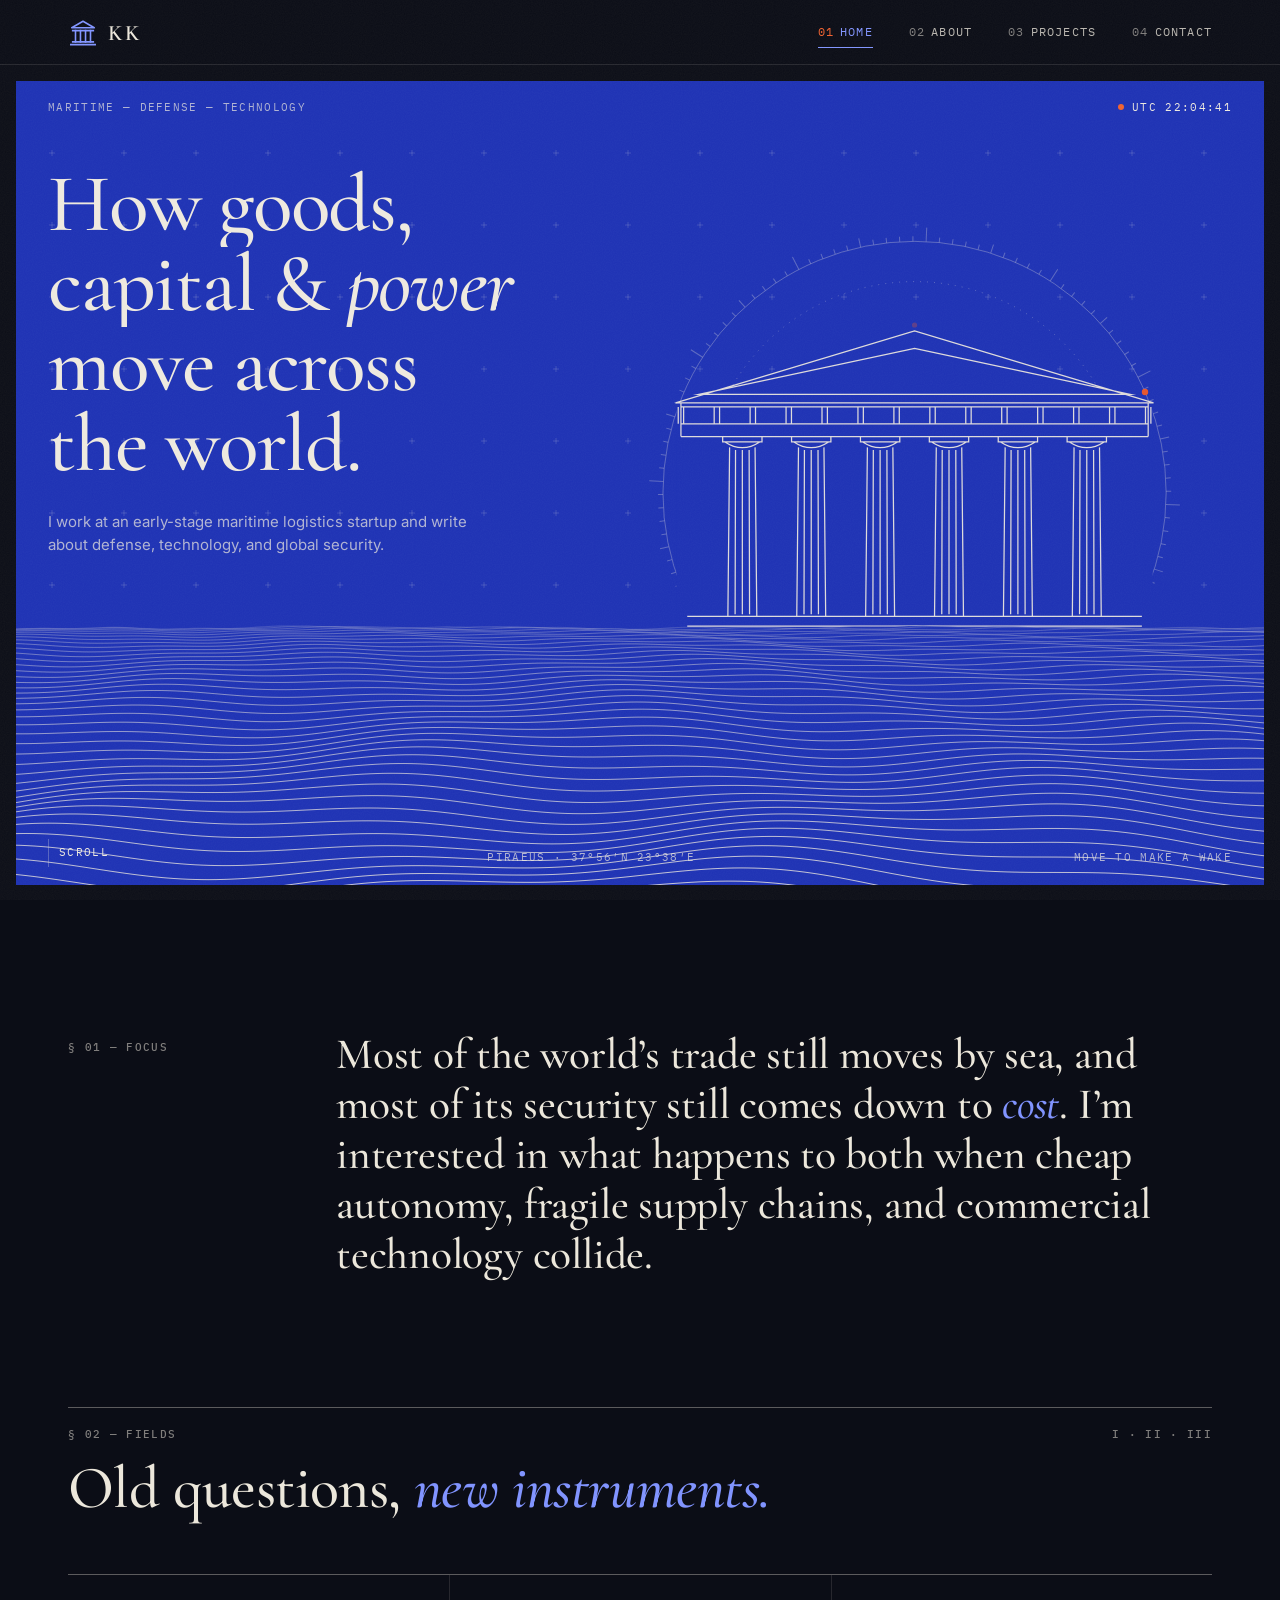
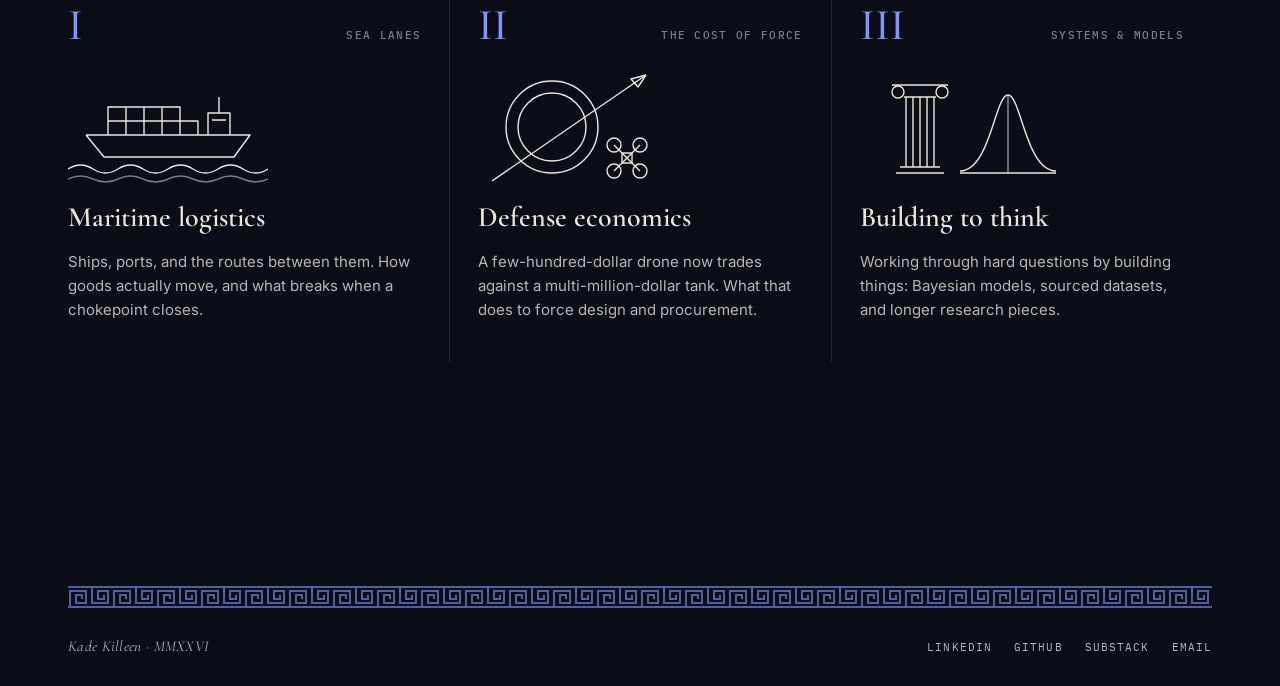
==== commit c9715770: "Switch to a dark palette and simplify Home Dark navy background with cream type and a lighter blue a" ====
--- a/index.html
+++ b/index.html
@@ -6,7 +6,7 @@
     <title>Kade Killeen</title>
     <meta name="description" content="Kade Killeen works at an early-stage maritime logistics startup and writes about defense, technology, and global security.">
     <meta name="author" content="Kade Killeen">
-    <meta name="theme-color" content="#1E37C8">
+    <meta name="theme-color" content="#0B0D16">
     <meta property="og:type" content="website">
     <meta property="og:title" content="Kade Killeen">
     <meta property="og:description" content="Kade Killeen works at an early-stage maritime logistics startup and writes about defense, technology, and global security.">
@@ -20,7 +20,7 @@
     <link rel="preconnect" href="https://fonts.gstatic.com" crossorigin>
     <link href="https://fonts.googleapis.com/css2?family=Cormorant+Garamond:ital,wght@0,500;0,600;1,500;1,600&family=IBM+Plex+Mono:wght@400;500&family=Inter:wght@400;500;600&display=swap" rel="stylesheet">
     <link rel="icon" type="image/svg+xml" href="favicon.svg">
-    <link rel="stylesheet" href="style.css?v=30">
+    <link rel="stylesheet" href="style.css?v=31">
     <script>document.documentElement.classList.remove('no-js')</script>
 </head>
 <body>
@@ -125,55 +125,6 @@
             </div>
         </section>
 
-        <section class="section">
-            <div class="wrap">
-                <div class="section-head reveal">
-                    <p class="label"><span>&sect; 03 &mdash; Selected work</span><a class="text-link" href="projects.html">All projects &rarr;</a></p>
-                    <h2>Research, <em>in print.</em></h2>
-                </div>
-                <div class="spreads">
-                    <a class="spread reveal" href="projects/microeconomics-of-war.html">
-                        <div class="spread-left">
-                            <span class="num">No. 01 &mdash; Defense</span>
-                            <h3>The Microeconomics of <em>Modern War</em></h3>
-                            <span class="go"><span>Read</span><span>&rarr;</span></span>
-                        </div>
-                        <div class="spread-right">
-                            <div class="fig"><img src="assets/projects/microeconomics-of-war/f1_cost_exchange_ratios.png" alt="" loading="lazy"></div>
-                            <p>How cheap autonomous systems are inverting the cost-exchange ratios of modern war.</p>
-                            <span class="meta">Cost-exchange analysis</span>
-                        </div>
-                    </a>
-                    <a class="spread reveal d1" href="projects/f1-driver-model.html">
-                        <div class="spread-left">
-                            <span class="num">No. 02 &mdash; Models</span>
-                            <h3>Isolating Driver Skill in <em>Formula 1</em></h3>
-                            <span class="go"><span>Read</span><span>&rarr;</span></span>
-                        </div>
-                        <div class="spread-right">
-                            <div class="fig"><img src="assets/projects/f1-driver-model/quali_vs_race.png" alt="" loading="lazy"></div>
-                            <p>A Bayesian model that separates a driver&rsquo;s true pace from the car beneath them.</p>
-                            <span class="meta">Bayesian modeling &middot; PyMC</span>
-                        </div>
-                    </a>
-                </div>
-            </div>
-        </section>
-
-        <div class="ticker" aria-hidden="true">
-            <div class="ticker-track">
-                <span>Sea power</span><span>logistics</span><span>Deterrence</span><span>autonomy</span><span>Supply chains</span><span>cost-exchange</span><span>Chokepoints</span><span>systems</span><span>Sea power</span><span>logistics</span><span>Deterrence</span><span>autonomy</span><span>Supply chains</span><span>cost-exchange</span><span>Chokepoints</span><span>systems</span>
-            </div>
-        </div>
-
-        <section class="section">
-            <div class="closing reveal">
-                <svg class="closing-mark" viewBox="0 0 32 32" aria-hidden="true"><g fill="none" stroke="currentColor" stroke-width=".6" stroke-linejoin="round"><path d="M4 11.5 16 4.5l12 7z"/><path d="M5 14.5h22M5 26.5h22M3 29.5h26"/><path d="M8 14.5v12M13.3 14.5v12M18.7 14.5v12M24 14.5v12"/></g></svg>
-                <p class="label">&sect; 04 &mdash; Correspondence</p>
-                <h2>Always up for a good <em>conversation.</em></h2>
-                <a class="btn btn-light" href="contact.html">Get in touch <span class="arr">&#8599;</span></a>
-            </div>
-        </section>
     </main>
 
     <footer class="site-footer">
@@ -191,7 +142,7 @@
         </div>
     </footer>
 
-    <script src="main.js?v=30"></script>
-    <script src="home.js?v=30"></script>
+    <script src="main.js?v=31"></script>
+    <script src="home.js?v=31"></script>
 </body>
 </html>
--- a/style.css
+++ b/style.css
@@ -5,21 +5,23 @@
    ========================================================= */
 
 :root {
-    --paper: #EEE9DE;
-    --paper-2: #E5DFD1;
-    --paper-3: #D9D1BF;
-    --ink: #14151B;
-    --ink-2: #3B3D47;
-    --ink-3: #6C6C72;
-    --blue: #1E37C8;
-    --blue-2: #2E4BE0;
-    --blue-deep: #101D6B;
-    --signal: #E8552A;
-    --rule: rgba(20, 21, 27, 0.16);
-    --rule-strong: rgba(20, 21, 27, 0.55);
+    --paper: #0B0D16;
+    --paper-2: #121526;
+    --paper-3: #1A1E33;
+    --ink: #ECE7DB;
+    --ink-2: rgba(236, 231, 219, 0.78);
+    --ink-3: rgba(236, 231, 219, 0.52);
+    --blue: #1D31B4;
+    --blue-2: #2A42D4;
+    --blue-deep: #0F1A5C;
+    --accent: #8194FF;
+    --signal: #F0612F;
+    --rule: rgba(236, 231, 219, 0.12);
+    --rule-strong: rgba(236, 231, 219, 0.36);
     --on-blue: #EEE9DE;
-    --on-blue-2: rgba(238, 233, 222, 0.68);
+    --on-blue-2: rgba(238, 233, 222, 0.7);
     --on-blue-rule: rgba(238, 233, 222, 0.28);
+    color-scheme: dark;
 
     --serif: "Cormorant Garamond", "Cormorant", Georgia, "Times New Roman", serif;
     --sans: "Inter", system-ui, -apple-system, "Segoe UI", sans-serif;
@@ -55,14 +57,14 @@
     inset: 0;
     pointer-events: none;
     z-index: 100;
-    opacity: 0.32;
-    mix-blend-mode: multiply;
-    background-image: url("data:image/svg+xml,%3Csvg xmlns='http://www.w3.org/2000/svg' width='180' height='180'%3E%3Cfilter id='n'%3E%3CfeTurbulence type='fractalNoise' baseFrequency='0.9' numOctaves='2' stitchTiles='stitch'/%3E%3CfeColorMatrix values='0 0 0 0 0.45 0 0 0 0 0.42 0 0 0 0 0.36 0 0 0 0.55 0'/%3E%3C/filter%3E%3Crect width='100%25' height='100%25' filter='url(%23n)'/%3E%3C/svg%3E");
+    opacity: 0.1;
+    mix-blend-mode: screen;
+    background-image: url("data:image/svg+xml,%3Csvg xmlns='http://www.w3.org/2000/svg' width='180' height='180'%3E%3Cfilter id='n'%3E%3CfeTurbulence type='fractalNoise' baseFrequency='0.9' numOctaves='2' stitchTiles='stitch'/%3E%3CfeColorMatrix values='0 0 0 0 0.75 0 0 0 0 0.73 0 0 0 0 0.68 0 0 0 0.45 0'/%3E%3C/filter%3E%3Crect width='100%25' height='100%25' filter='url(%23n)'/%3E%3C/svg%3E");
 }
 
 img, svg, canvas { display: block; max-width: 100%; }
 a { color: inherit; }
-::selection { background: var(--blue); color: var(--paper); }
+::selection { background: var(--blue); color: var(--on-blue); }
 
 :focus-visible { outline: 2px solid var(--signal); outline-offset: 3px; }
 
@@ -134,7 +136,7 @@
     text-decoration: none;
     color: var(--ink);
 }
-.brand-mark { width: 30px; height: 30px; color: var(--blue); }
+.brand-mark { width: 30px; height: 30px; color: var(--accent); }
 .brand-word {
     font-family: var(--serif);
     font-weight: 600;
@@ -168,12 +170,12 @@
     position: absolute;
     left: 0; right: 0; bottom: 0;
     height: 1px;
-    background: var(--blue);
+    background: var(--accent);
     transform: scaleX(0);
     transform-origin: left;
     transition: transform 0.35s var(--ease);
 }
-.nav-links a:hover, .nav-links a.active { color: var(--blue); }
+.nav-links a:hover, .nav-links a.active { color: var(--accent); }
 .nav-links a:hover::after, .nav-links a.active::after { transform: scaleX(1); }
 .nav-links a.active .n { color: var(--signal); }
 
@@ -244,17 +246,17 @@
     line-height: 1;
     letter-spacing: -0.01em;
 }
-.section-head h2 em { font-style: italic; color: var(--blue); }
+.section-head h2 em { font-style: italic; color: var(--accent); }
 
 /* Greek key (meander) band */
 .meander {
     height: 22px;
-    color: var(--blue);
+    color: var(--accent);
     background-color: currentColor;
     -webkit-mask: url("data:image/svg+xml,%3Csvg xmlns='http://www.w3.org/2000/svg' width='44' height='22' viewBox='0 0 44 22'%3E%3Cpath d='M0 1h44M0 21h44M2 21V5h16v12H8V9h6v4' fill='none' stroke='black' stroke-width='2'/%3E%3Cpath d='M24 1v16h16V5H30v8h6V9' fill='none' stroke='black' stroke-width='2'/%3E%3C/svg%3E") repeat-x left center / 44px 22px;
     mask: url("data:image/svg+xml,%3Csvg xmlns='http://www.w3.org/2000/svg' width='44' height='22' viewBox='0 0 44 22'%3E%3Cpath d='M0 1h44M0 21h44M2 21V5h16v12H8V9h6v4' fill='none' stroke='black' stroke-width='2'/%3E%3Cpath d='M24 1v16h16V5H30v8h6V9' fill='none' stroke='black' stroke-width='2'/%3E%3C/svg%3E") repeat-x left center / 44px 22px;
 }
-.meander { opacity: 0.8; }
+.meander { opacity: 0.6; }
 .meander.on-blue { color: var(--on-blue); opacity: 0.5; }
 
 /* ---------- Buttons & links ---------- */
@@ -277,13 +279,13 @@
 .btn .arr { transition: transform 0.3s var(--ease); }
 .btn:hover { background: var(--ink); color: var(--paper); }
 .btn:hover .arr { transform: translate(3px, -3px); }
-.btn-blue { background: var(--blue); border-color: var(--blue); color: var(--paper); }
-.btn-blue:hover { background: var(--blue-deep); border-color: var(--blue-deep); }
+.btn-blue { background: var(--blue); border-color: var(--blue); color: var(--on-blue); }
+.btn-blue:hover { background: var(--blue-2); border-color: var(--blue-2); }
 .btn-light { border-color: var(--on-blue); color: var(--on-blue); }
 .btn-light:hover { background: var(--on-blue); color: var(--blue); }
 
 .text-link {
-    color: var(--blue);
+    color: var(--accent);
     text-decoration: underline;
     text-decoration-thickness: 1px;
     text-underline-offset: 3px;
@@ -437,7 +439,7 @@
     max-width: 24ch;
     max-width: none;
 }
-.statement p em { font-style: italic; color: var(--blue); }
+.statement p em { font-style: italic; color: var(--accent); }
 .statement p.label { font-family: var(--mono); font-size: 11px; line-height: 1.6; letter-spacing: 0.12em; padding-top: 0.9em; }
 
 /* Fields: three numbered plates */
@@ -460,7 +462,7 @@
     .plate:first-child { border-left: 0; padding-left: 0; }
 }
 .plate-top { display: flex; justify-content: space-between; align-items: baseline; }
-.plate-num { font-family: var(--serif); font-size: 44px; font-weight: 500; color: var(--blue); line-height: 1; }
+.plate-num { font-family: var(--serif); font-size: 44px; font-weight: 500; color: var(--accent); line-height: 1; }
 .plate-art { height: 120px; color: var(--ink); }
 .plate-art svg { height: 100%; width: auto; }
 .plate h3 { font-family: var(--serif); font-weight: 600; font-size: 28px; line-height: 1.05; }
@@ -478,135 +480,6 @@
     .draw path, .draw line, .draw circle, .draw rect, .draw polyline { stroke-dasharray: none; stroke-dashoffset: 0; transition: none; }
 }
 
-/* Work: book-spread cards */
-.spreads { display: grid; gap: clamp(20px, 3vw, 32px); }
-@media (min-width: 960px) { .spreads { grid-template-columns: 1fr 1fr; } }
-
-.spread {
-    display: grid;
-    grid-template-columns: 1fr 1fr;
-    text-decoration: none;
-    color: inherit;
-    background: var(--paper-2);
-    padding: clamp(12px, 2vw, 18px);
-    gap: 0;
-    min-height: 340px;
-    transition: transform 0.5s var(--ease), box-shadow 0.5s var(--ease);
-    box-shadow: 0 1px 0 var(--rule);
-}
-.spread:hover { transform: translateY(-4px); box-shadow: 0 24px 40px -28px rgba(16, 29, 107, 0.55); }
-.spread-left {
-    background: var(--blue);
-    color: var(--on-blue);
-    padding: clamp(16px, 2.4vw, 26px);
-    display: flex;
-    flex-direction: column;
-    justify-content: space-between;
-    gap: 16px;
-}
-.spread-left .num { font-family: var(--mono); font-size: 11px; letter-spacing: 0.12em; color: var(--on-blue-2); }
-.spread-left h3 {
-    font-family: var(--serif);
-    font-weight: 500;
-    font-size: clamp(26px, 3vw, 36px);
-    line-height: 1;
-}
-.spread-left h3 em { font-style: italic; }
-.spread-left .go { font-family: var(--mono); font-size: 11px; letter-spacing: 0.12em; text-transform: uppercase; display: flex; justify-content: space-between; }
-.spread-right {
-    background: #F6F2EA;
-    padding: clamp(14px, 2vw, 22px);
-    display: flex;
-    flex-direction: column;
-    justify-content: space-between;
-    gap: 14px;
-    border-left: 1px solid var(--rule);
-}
-.spread-right .fig {
-    aspect-ratio: 4 / 3;
-    background: #fff;
-    display: grid;
-    place-items: center;
-    overflow: hidden;
-    border: 1px solid var(--rule);
-}
-.spread-right .fig img {
-    width: 100%; height: 100%; object-fit: cover;
-    filter: grayscale(1) contrast(1.05);
-    mix-blend-mode: multiply;
-    transition: filter 0.6s var(--ease);
-}
-.spread:hover .spread-right .fig img { filter: none; }
-.spread-right p { font-size: 13.5px; line-height: 1.5; color: var(--ink-2); }
-.spread-right .meta { font-family: var(--mono); font-size: 10.5px; letter-spacing: 0.08em; text-transform: uppercase; color: var(--ink-3); }
-
-@media (max-width: 520px) {
-    .spread { grid-template-columns: 1fr; }
-    .spread-right { border-left: 0; }
-}
-
-/* Ticker */
-.ticker {
-    border-top: 1px solid var(--rule-strong);
-    border-bottom: 1px solid var(--rule-strong);
-    overflow: hidden;
-    padding: 18px 0;
-    white-space: nowrap;
-}
-.ticker-track {
-    display: inline-flex;
-    gap: 0;
-    animation: ticker 48s linear infinite;
-}
-.ticker-track span {
-    font-family: var(--serif);
-    font-weight: 500;
-    text-transform: uppercase;
-    letter-spacing: 0.06em;
-    font-size: clamp(28px, 4vw, 52px);
-    line-height: 1;
-    padding: 0 0.5em;
-    display: inline-flex;
-    align-items: center;
-    gap: 1em;
-}
-.ticker-track span::after { content: "✦"; font-size: 0.4em; color: var(--signal); }
-.ticker-track span:nth-child(even) { font-style: italic; text-transform: none; letter-spacing: 0; color: var(--blue); }
-@keyframes ticker { to { transform: translateX(-50%); } }
-@media (prefers-reduced-motion: reduce) { .ticker-track { animation: none; } }
-
-/* Closing plate */
-.closing {
-    background: var(--blue-deep);
-    color: var(--on-blue);
-    margin: 0 12px;
-    padding: clamp(48px, 8vw, 96px) var(--gutter);
-    display: grid;
-    gap: 28px;
-    justify-items: start;
-    position: relative;
-    overflow: hidden;
-}
-@media (min-width: 900px) { .closing { margin: 0 16px; } }
-.closing .label { color: var(--on-blue-2); }
-.closing h2 {
-    font-family: var(--serif);
-    font-weight: 500;
-    font-size: clamp(40px, 7vw, 96px);
-    line-height: 0.95;
-    max-width: 12ch;
-}
-.closing h2 em { font-style: italic; }
-.closing-mark {
-    position: absolute;
-    right: clamp(-60px, -2vw, 0px);
-    bottom: -40px;
-    width: clamp(220px, 32vw, 420px);
-    color: var(--on-blue);
-    opacity: 0.16;
-    pointer-events: none;
-}
-
 /* =========================================================
    INNER PAGES
    ========================================================= */
@@ -623,7 +496,7 @@
     line-height: 0.88;
     letter-spacing: -0.02em;
 }
-.page-hero h1 em { font-style: italic; color: var(--blue); }
+.page-hero h1 em { font-style: italic; color: var(--accent); }
 .page-hero .lede {
     margin-top: 28px;
     max-width: 52ch;
@@ -651,7 +524,7 @@
     float: left;
     line-height: 0.82;
     padding: 0.06em 0.1em 0 0;
-    color: var(--blue);
+    color: var(--accent);
     font-weight: 600;
 }
 .bio-aside { display: grid; gap: 28px; align-content: start; }
@@ -686,8 +559,8 @@
 .ledger .when { font-family: var(--mono); font-size: 12px; color: var(--ink-3); letter-spacing: 0.04em; }
 .ledger .org { font-family: var(--serif); font-size: 24px; font-weight: 600; line-height: 1.15; }
 .ledger .what { font-size: 14.5px; color: var(--ink-2); }
-.ledger .what small { display: block; font-family: var(--mono); font-size: 11px; letter-spacing: 0.06em; text-transform: uppercase; color: var(--blue); margin-top: 2px; }
-.ledger li:hover .org { color: var(--blue); }
+.ledger .what small { display: block; font-family: var(--mono); font-size: 11px; letter-spacing: 0.06em; text-transform: uppercase; color: var(--accent); margin-top: 2px; }
+.ledger li:hover .org { color: var(--accent); }
 
 .facts {
     display: grid;
@@ -707,7 +580,7 @@
 .fact h3 { font-family: var(--mono); font-size: 11px; font-weight: 500; letter-spacing: 0.12em; text-transform: uppercase; color: var(--ink-3); margin-bottom: 14px; }
 .fact ul { list-style: none; display: grid; gap: 10px; }
 .fact li { font-size: 15px; color: var(--ink-2); }
-.fact li b { font-family: var(--mono); font-weight: 500; font-size: 11px; letter-spacing: 0.1em; text-transform: uppercase; color: var(--blue); margin-right: 8px; }
+.fact li b { font-family: var(--mono); font-weight: 500; font-size: 11px; letter-spacing: 0.1em; text-transform: uppercase; color: var(--accent); margin-right: 8px; }
 .fact li em { font-family: var(--serif); font-size: 1.15em; }
 
 .tags, .fact ul.tags { display: flex; flex-wrap: wrap; gap: 8px; }
@@ -755,11 +628,11 @@
     opacity: 0.9;
     transition: transform 0.8s var(--ease), filter 0.5s, mix-blend-mode 0.5s;
 }
-.index-item a:hover h2 { color: var(--blue); }
+.index-item a:hover h2 { color: var(--accent); }
 .index-item a:hover .thumb img { transform: scale(1.04); }
 .index-item .arrow {
     position: absolute; right: 0; top: 28px;
-    font-family: var(--mono); font-size: 14px; color: var(--blue);
+    font-family: var(--mono); font-size: 14px; color: var(--accent);
 }
 @media (min-width: 860px) { .index-item .arrow { display: none; } }
 
@@ -769,7 +642,7 @@
     font-family: var(--mono); font-size: 12px; letter-spacing: 0.1em; text-transform: uppercase;
     text-decoration: none; color: var(--ink-3); display: inline-flex; gap: 8px; margin-bottom: 32px;
 }
-.back-link:hover { color: var(--blue); }
+.back-link:hover { color: var(--accent); }
 .article-hero h1 {
     font-family: var(--serif);
     font-weight: 500;
@@ -778,7 +651,7 @@
     letter-spacing: -0.015em;
     max-width: 14ch;
 }
-.article-hero h1 em { font-style: italic; color: var(--blue); }
+.article-hero h1 em { font-style: italic; color: var(--accent); }
 .article-meta {
     margin-top: 28px;
     display: flex; flex-wrap: wrap; gap: 8px;
@@ -818,7 +691,7 @@
 .stat:last-child { border-right: 0; }
 .stat + .stat { padding-left: 12px; }
 @media (max-width: 520px) { .stat .v { font-size: 30px; } .stat .k { font-size: 9.5px; letter-spacing: 0.06em; } }
-.stat .v { font-family: var(--serif); font-weight: 500; font-size: clamp(36px, 4vw, 52px); line-height: 1; color: var(--blue); }
+.stat .v { font-family: var(--serif); font-weight: 500; font-size: clamp(36px, 4vw, 52px); line-height: 1; color: var(--accent); }
 .stat .k { font-family: var(--mono); font-size: 10.5px; letter-spacing: 0.1em; text-transform: uppercase; color: var(--ink-3); margin-top: 8px; }
 
 .figure-plate {
@@ -826,7 +699,7 @@
     padding: clamp(12px, 2vw, 20px);
     margin: 0 0 clamp(32px, 5vw, 56px);
 }
-.figure-plate img { width: 100%; background: #fff; border: 1px solid var(--rule); }
+.figure-plate img { width: 100%; background: #fff; border: 0; filter: invert(0.92) hue-rotate(180deg) saturate(1.3); }
 .figure-plate figcaption {
     display: flex; gap: 16px; justify-content: space-between; flex-wrap: wrap;
     margin-top: 12px;
@@ -915,7 +788,7 @@
 .astrolabe {
     width: min(72vw, 420px);
     aspect-ratio: 1;
-    color: var(--blue);
+    color: var(--accent);
 }
 .astrolabe .spin-slow { transform-origin: 200px 200px; animation: spin 120s linear infinite; }
 .astrolabe .spin-rev { transform-origin: 200px 200px; animation: spin 80s linear infinite reverse; }
@@ -950,7 +823,7 @@
     transition: background 0.25s, color 0.25s, border-color 0.25s, transform 0.4s var(--ease);
 }
 .contact-buttons svg { width: 22px; height: 22px; }
-.contact-buttons a:hover { background: var(--blue); border-color: var(--blue); color: var(--paper); transform: translateY(-3px); }
+.contact-buttons a:hover { background: var(--blue); border-color: var(--blue); color: var(--on-blue); transform: translateY(-3px); }
 
 /* ---------- Footer ---------- */
 
@@ -973,7 +846,7 @@
 }
 .footer-links { list-style: none; display: flex; flex-wrap: wrap; gap: 8px 22px; }
 .footer-links a { text-decoration: none; color: var(--ink-2); }
-.footer-links a:hover { color: var(--blue); }
+.footer-links a:hover { color: var(--accent); }
 .footer-sig { font-family: var(--serif); font-size: 15px; text-transform: none; letter-spacing: 0.02em; font-style: italic; color: var(--ink-2); }
 .show-sm { display: none; }
 @media (max-width: 640px) { .hero-hud .show-sm { display: inline; } }
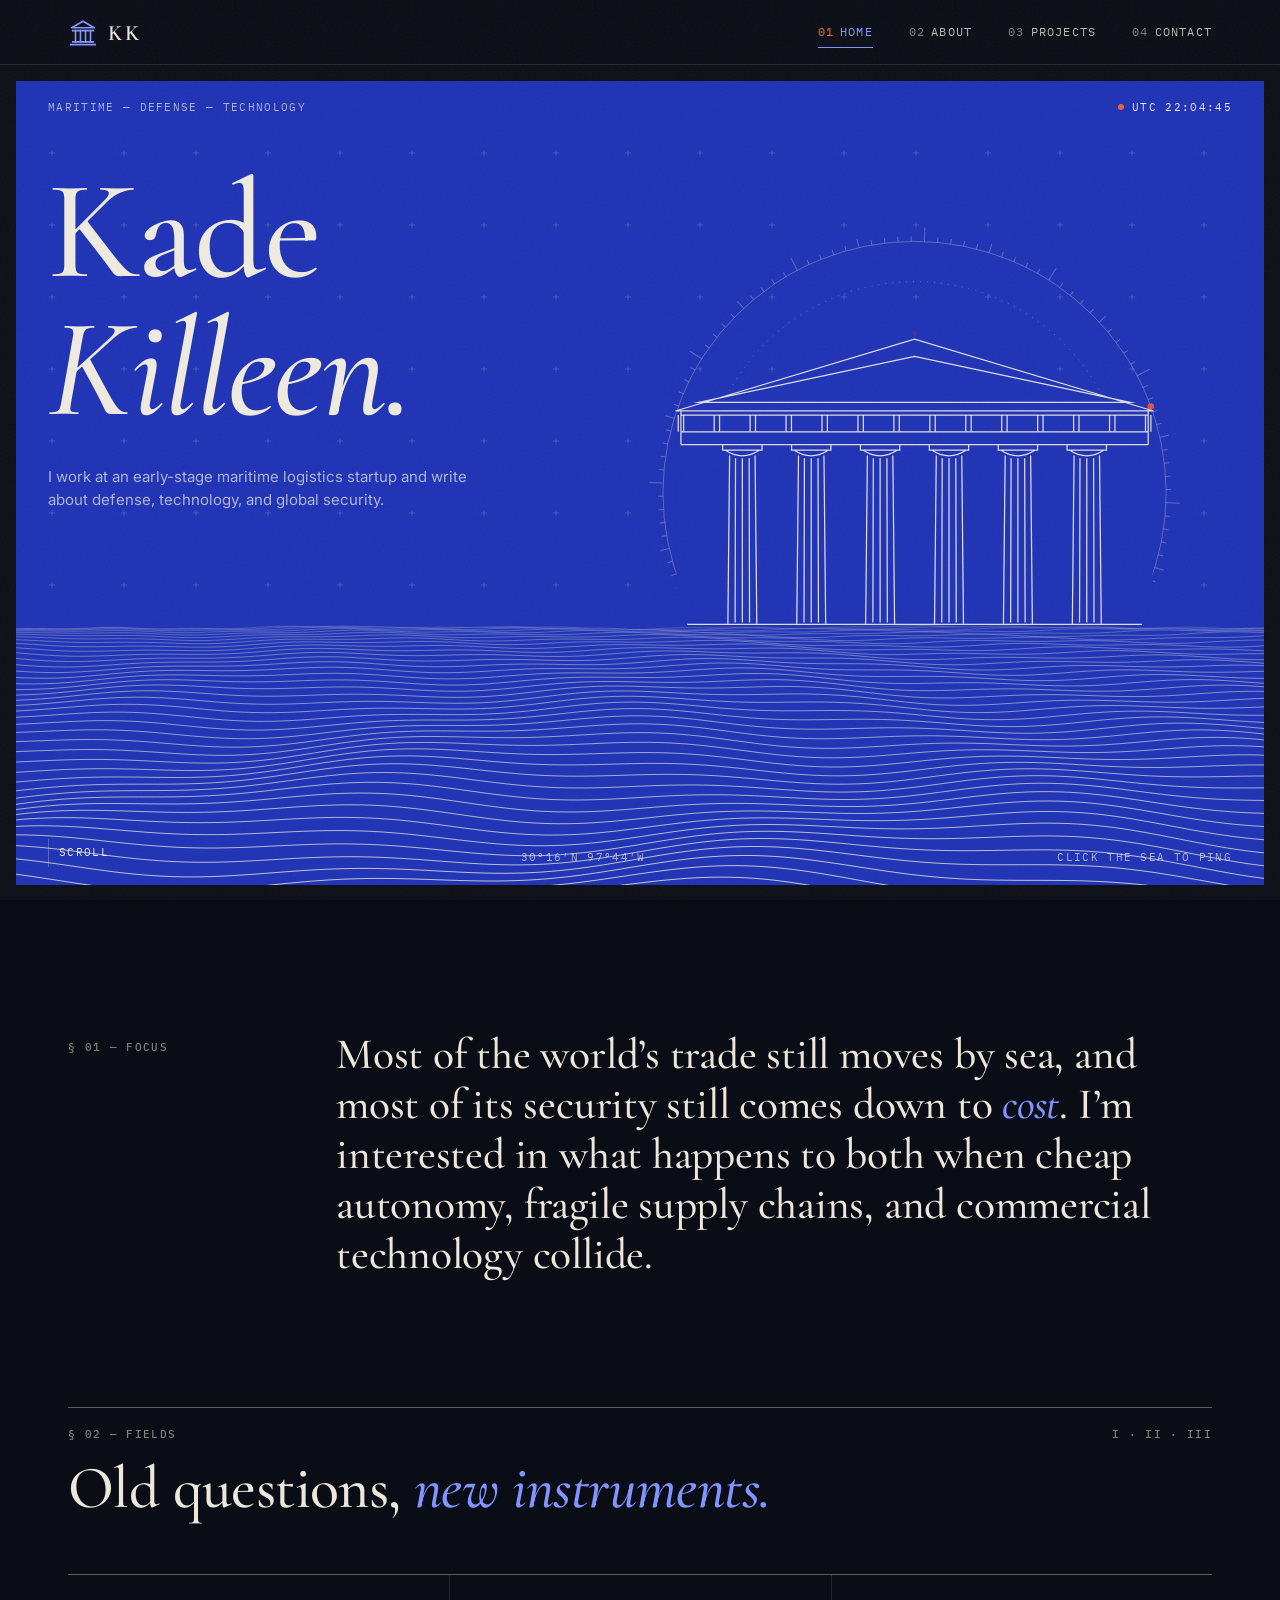
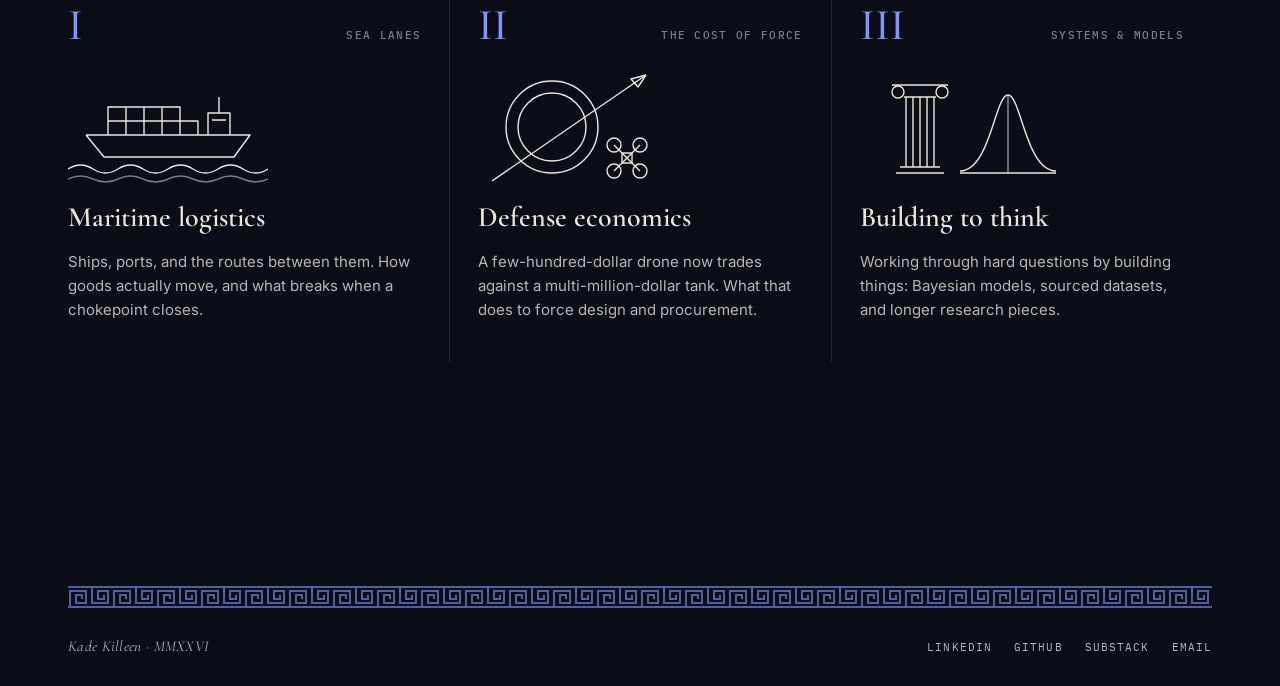
==== commit e4838f66: "Home hero: name as headline, sonar ping on click, Austin coordinates Co-Authored-By: Claude Opus 5.5" ====
--- a/index.html
+++ b/index.html
@@ -20,7 +20,7 @@
     <link rel="preconnect" href="https://fonts.gstatic.com" crossorigin>
     <link href="https://fonts.googleapis.com/css2?family=Cormorant+Garamond:ital,wght@0,500;0,600;1,500;1,600&family=IBM+Plex+Mono:wght@400;500&family=Inter:wght@400;500;600&display=swap" rel="stylesheet">
     <link rel="icon" type="image/svg+xml" href="favicon.svg">
-    <link rel="stylesheet" href="style.css?v=31">
+    <link rel="stylesheet" href="style.css?v=32">
     <script>document.documentElement.classList.remove('no-js')</script>
 </head>
 <body>
@@ -54,18 +54,16 @@
 
             <div class="hero-copy">
                 <h1 class="hero-title">
-                    <span class="line"><span>How goods,</span></span>
-                    <span class="line"><span>capital &amp; <em>power</em></span></span>
-                    <span class="line"><span>move across</span></span>
-                    <span class="line"><span>the world.</span></span>
+                    <span class="line"><span>Kade</span></span>
+                    <span class="line"><span><em>Killeen.</em></span></span>
                 </h1>
                 <p class="hero-sub">I work at an early-stage maritime logistics startup and write about defense, technology, and global security.</p>
             </div>
 
             <div class="hero-foot">
                 <a href="#focus" class="scroll-cue"><i aria-hidden="true"></i>Scroll</a>
-                <span class="hide-sm">Piraeus &middot; 37&deg;56&prime;N 23&deg;38&prime;E</span>
-                <span class="hide-sm">Move to make a wake</span>
+                <span class="hide-sm">30&deg;16&prime;N 97&deg;44&prime;W</span>
+                <span class="hide-sm">Click the sea to ping</span>
             </div>
         </section>
 
@@ -142,7 +140,7 @@
         </div>
     </footer>
 
-    <script src="main.js?v=31"></script>
-    <script src="home.js?v=31"></script>
+    <script src="main.js?v=32"></script>
+    <script src="home.js?v=32"></script>
 </body>
 </html>
--- a/style.css
+++ b/style.css
@@ -310,6 +310,8 @@
 
 .hero {
     position: relative;
+    cursor: crosshair;
+    -webkit-tap-highlight-color: transparent;
     margin: 12px;
     min-height: calc(100svh - 64px - 24px);
     background: var(--blue);
@@ -367,7 +369,7 @@
 .hero-title {
     font-family: var(--serif);
     font-weight: 500;
-    font-size: clamp(42px, 6.4vw, 96px);
+    font-size: clamp(68px, 11vw, 168px);
     line-height: 0.92;
     letter-spacing: -0.015em;
 }
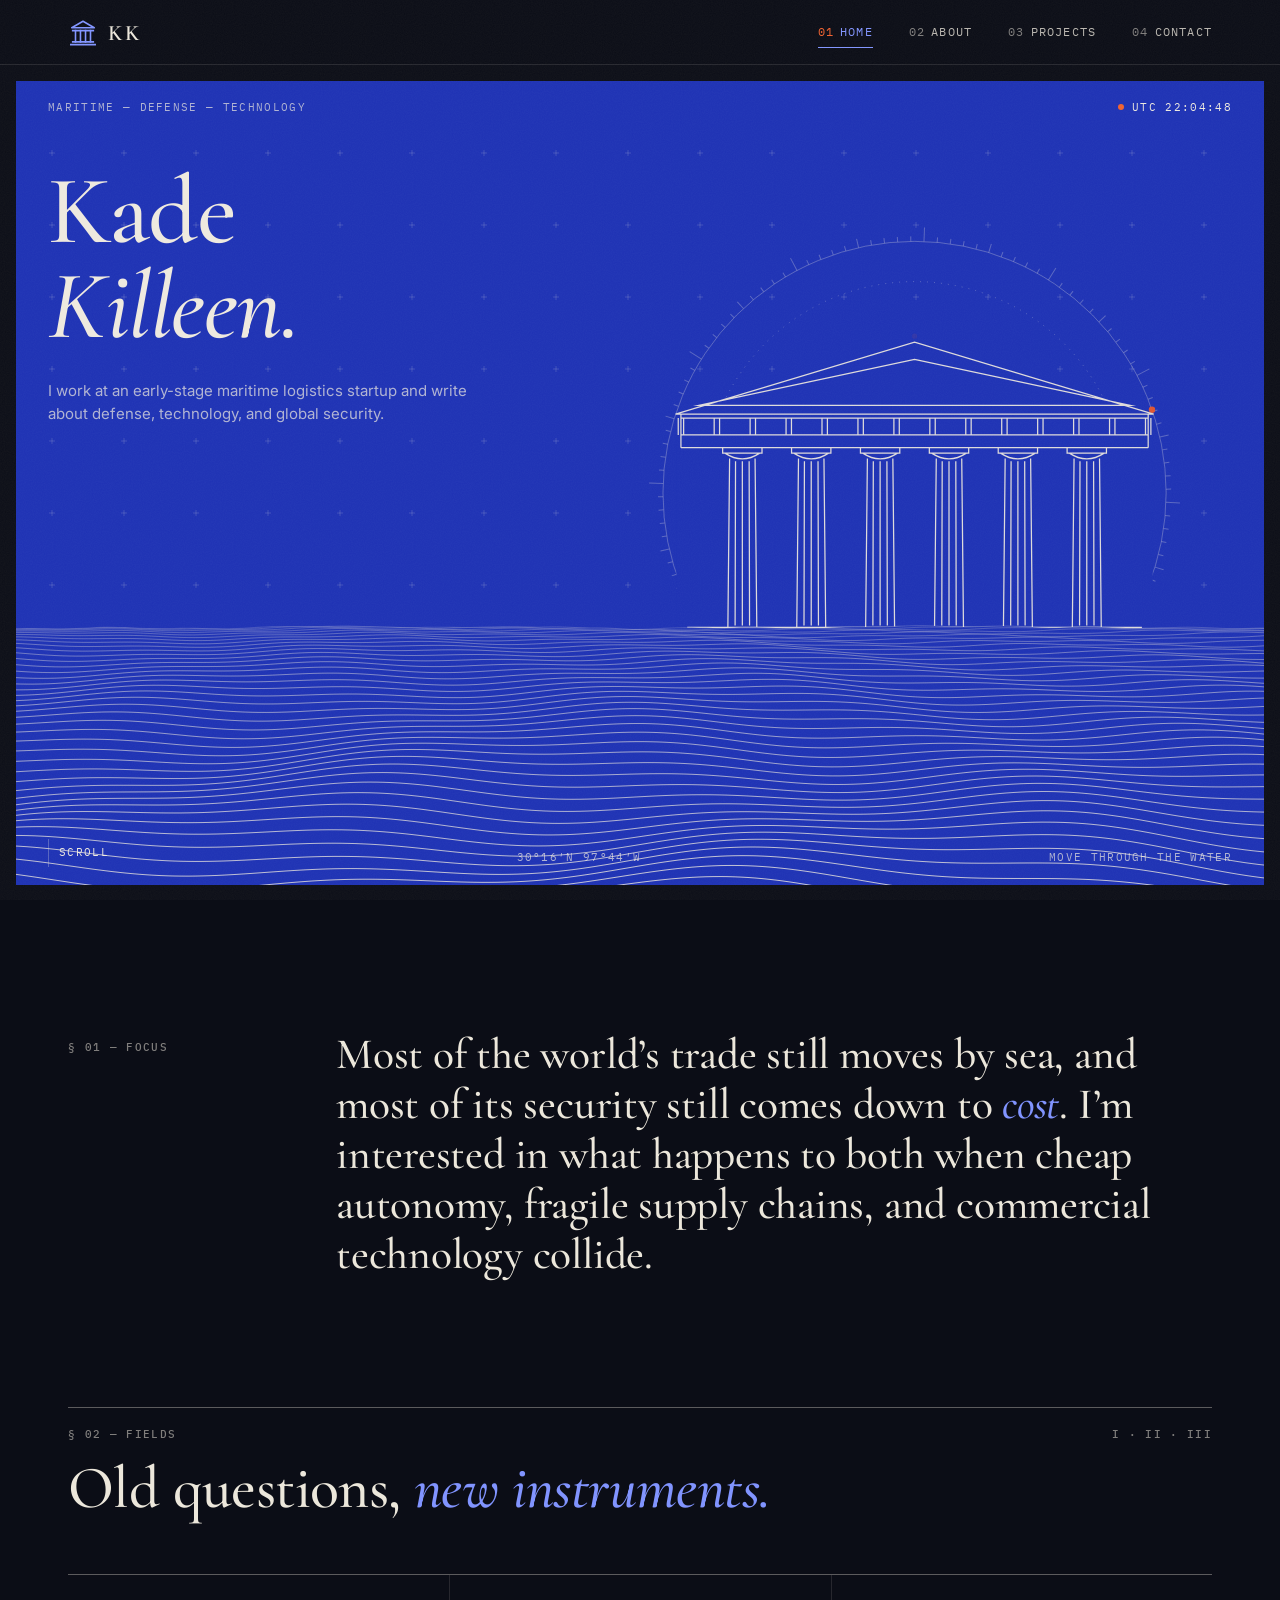
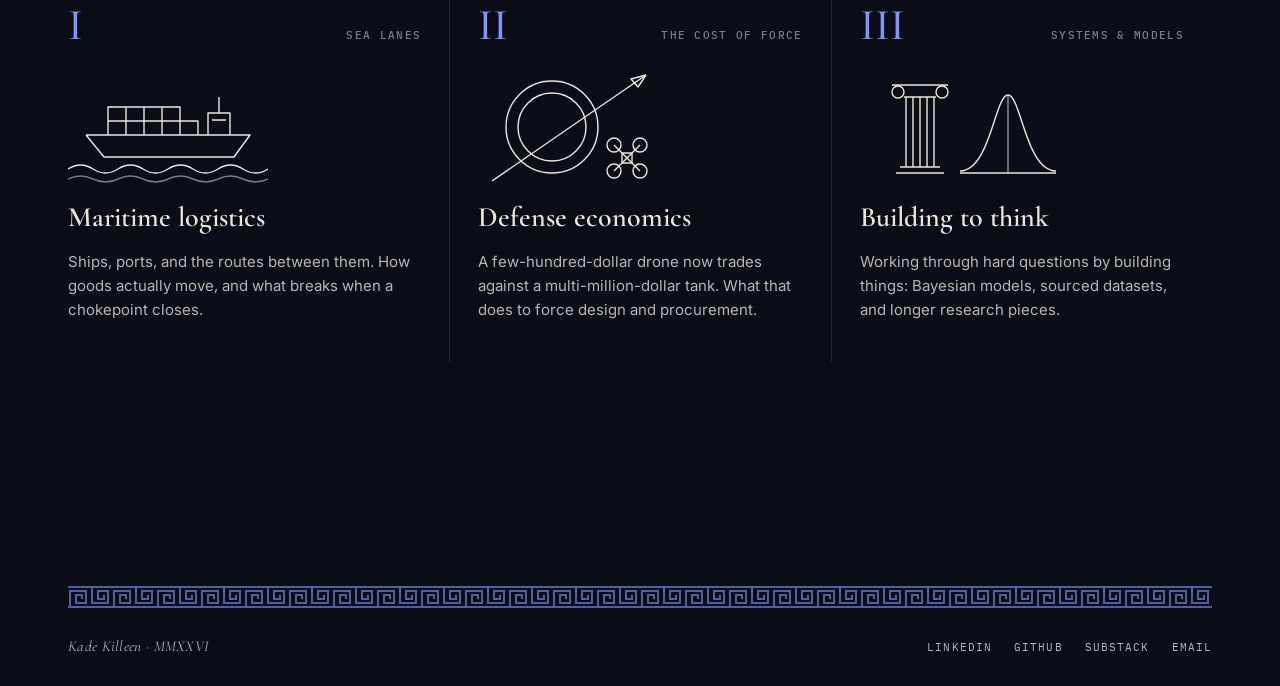
==== commit c6c696c1: "Home hero: smaller name, hover wake instead of click ping Co-Authored-By: Claude Opus 5.5 <noreply@a" ====
--- a/index.html
+++ b/index.html
@@ -20,7 +20,7 @@
     <link rel="preconnect" href="https://fonts.gstatic.com" crossorigin>
     <link href="https://fonts.googleapis.com/css2?family=Cormorant+Garamond:ital,wght@0,500;0,600;1,500;1,600&family=IBM+Plex+Mono:wght@400;500&family=Inter:wght@400;500;600&display=swap" rel="stylesheet">
     <link rel="icon" type="image/svg+xml" href="favicon.svg">
-    <link rel="stylesheet" href="style.css?v=32">
+    <link rel="stylesheet" href="style.css?v=33">
     <script>document.documentElement.classList.remove('no-js')</script>
 </head>
 <body>
@@ -63,7 +63,7 @@
             <div class="hero-foot">
                 <a href="#focus" class="scroll-cue"><i aria-hidden="true"></i>Scroll</a>
                 <span class="hide-sm">30&deg;16&prime;N 97&deg;44&prime;W</span>
-                <span class="hide-sm">Click the sea to ping</span>
+                <span class="hide-sm">Move through the water</span>
             </div>
         </section>
 
@@ -140,7 +140,7 @@
         </div>
     </footer>
 
-    <script src="main.js?v=32"></script>
-    <script src="home.js?v=32"></script>
+    <script src="main.js?v=33"></script>
+    <script src="home.js?v=33"></script>
 </body>
 </html>
--- a/style.css
+++ b/style.css
@@ -310,8 +310,6 @@
 
 .hero {
     position: relative;
-    cursor: crosshair;
-    -webkit-tap-highlight-color: transparent;
     margin: 12px;
     min-height: calc(100svh - 64px - 24px);
     background: var(--blue);
@@ -369,7 +367,7 @@
 .hero-title {
     font-family: var(--serif);
     font-weight: 500;
-    font-size: clamp(68px, 11vw, 168px);
+    font-size: clamp(52px, 7.6vw, 112px);
     line-height: 0.92;
     letter-spacing: -0.015em;
 }
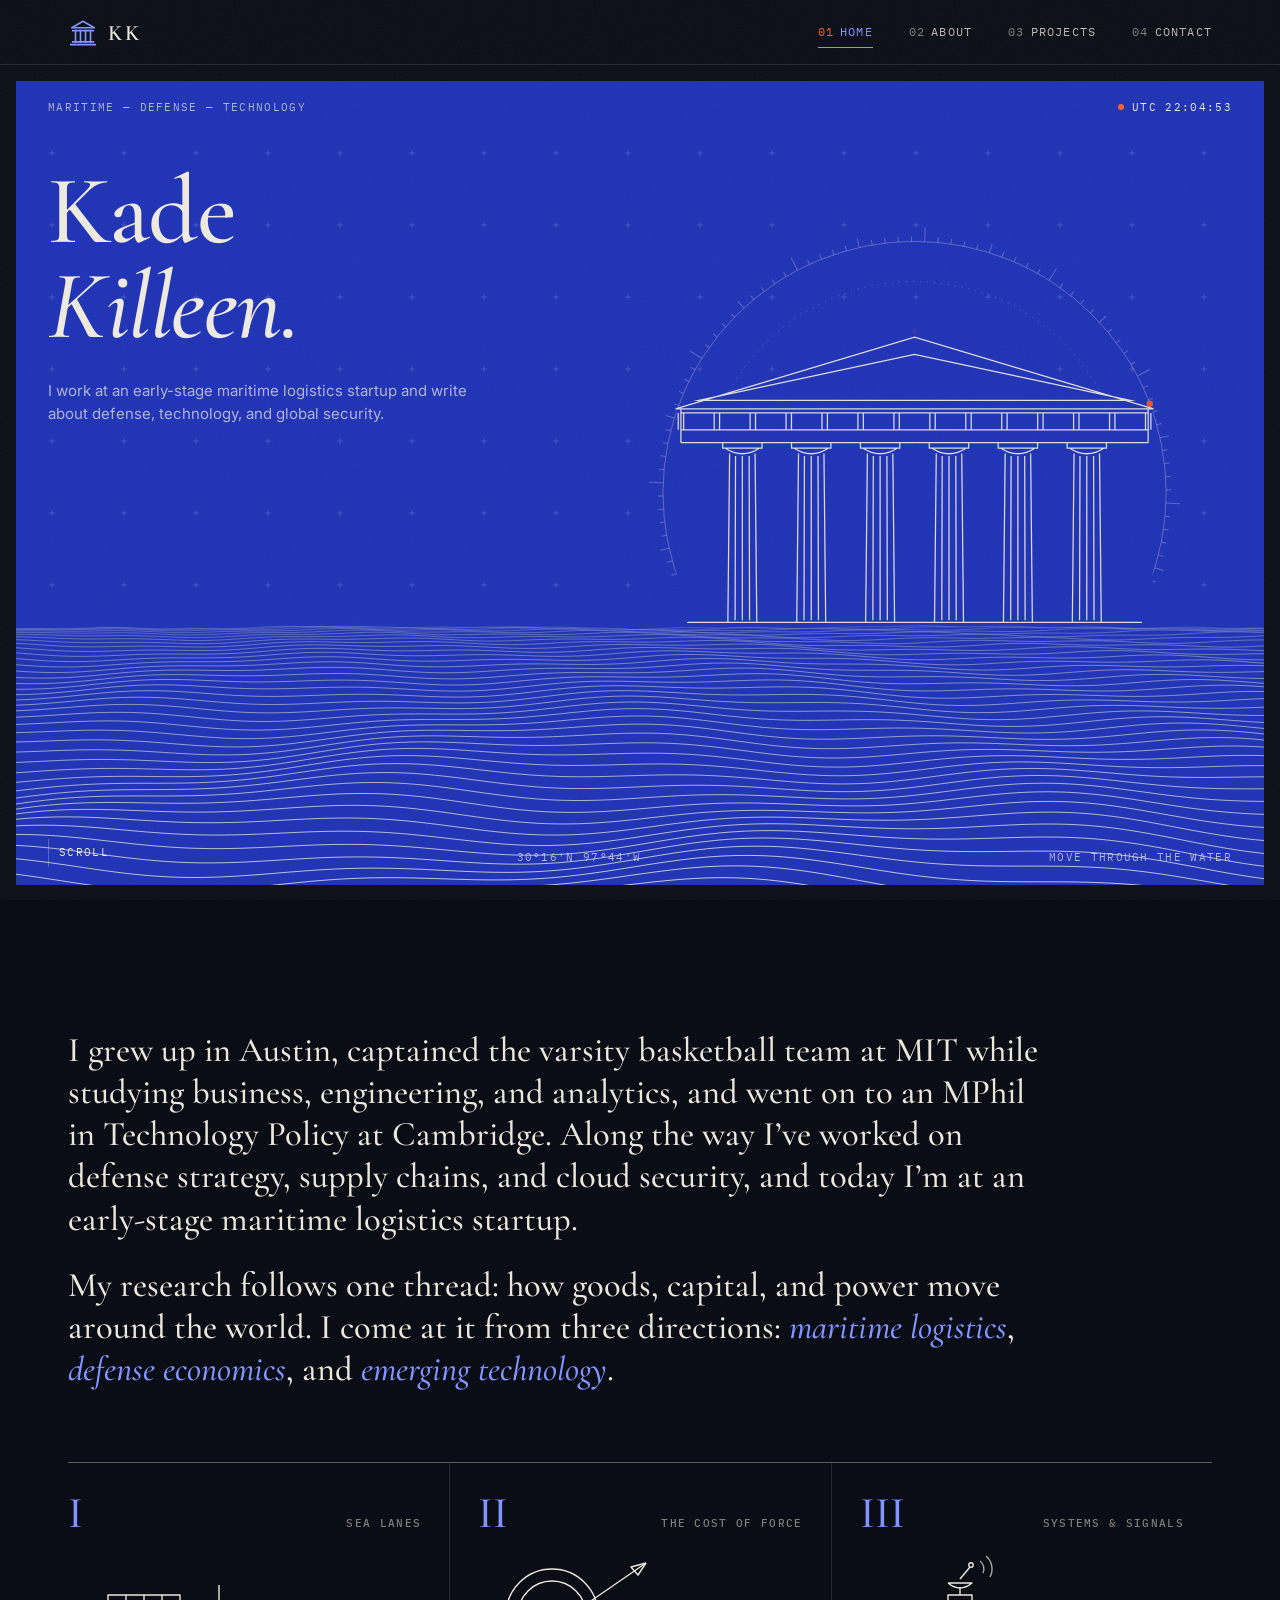
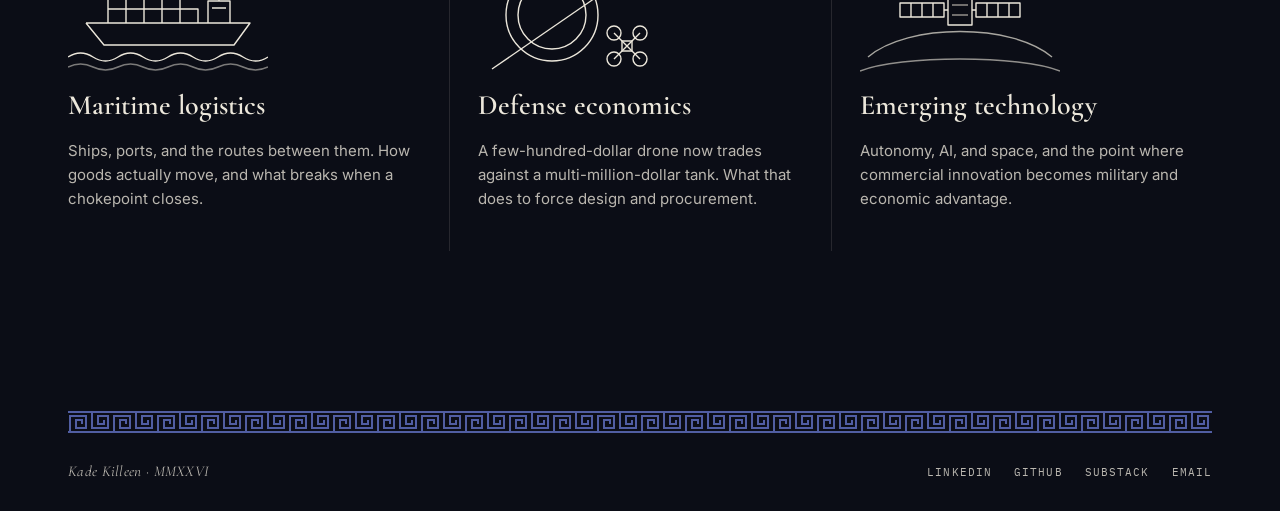
==== commit 6e633799: "Home: intro paragraph leading into three interests; third is emerging technology Co-Authored-By: Cla" ====
--- a/index.html
+++ b/index.html
@@ -20,7 +20,7 @@
     <link rel="preconnect" href="https://fonts.gstatic.com" crossorigin>
     <link href="https://fonts.googleapis.com/css2?family=Cormorant+Garamond:ital,wght@0,500;0,600;1,500;1,600&family=IBM+Plex+Mono:wght@400;500&family=Inter:wght@400;500;600&display=swap" rel="stylesheet">
     <link rel="icon" type="image/svg+xml" href="favicon.svg">
-    <link rel="stylesheet" href="style.css?v=33">
+    <link rel="stylesheet" href="style.css?v=34">
     <script>document.documentElement.classList.remove('no-js')</script>
 </head>
 <body>
@@ -68,17 +68,10 @@
         </section>
 
         <section class="section" id="focus">
-            <div class="wrap statement">
-                <p class="label reveal">&sect; 01 &mdash; Focus</p>
-                <p class="reveal d1">Most of the world&rsquo;s trade still moves by sea, and most of its security still comes down to <em>cost</em>. I&rsquo;m interested in what happens to both when cheap autonomy, fragile supply chains, and commercial technology collide.</p>
-            </div>
-        </section>
-
-        <section class="section">
             <div class="wrap">
-                <div class="section-head reveal">
-                    <p class="label"><span>&sect; 02 &mdash; Fields</span><span>I &middot; II &middot; III</span></p>
-                    <h2>Old questions, <em>new instruments.</em></h2>
+                <div class="intro">
+                    <p class="reveal">I grew up in Austin, captained the varsity basketball team at MIT while studying business, engineering, and analytics, and went on to an MPhil in Technology Policy at Cambridge. Along the way I&rsquo;ve worked on defense strategy, supply chains, and cloud security, and today I&rsquo;m at an early-stage maritime logistics startup.</p>
+                    <p class="reveal d1">My research follows one thread: how goods, capital, and power move around the world. I come at it from three directions: <em>maritime logistics</em>, <em>defense economics</em>, and <em>emerging technology</em>.</p>
                 </div>
                 <div class="plates">
                     <article class="plate reveal">
@@ -106,18 +99,20 @@
                         <p>A few-hundred-dollar drone now trades against a multi-million-dollar tank. What that does to force design and procurement.</p>
                     </article>
                     <article class="plate reveal d2">
-                        <div class="plate-top"><span class="plate-num">III</span><span class="label">Systems &amp; models</span></div>
+                        <div class="plate-top"><span class="plate-num">III</span><span class="label">Systems &amp; signals</span></div>
                         <div class="plate-art"><svg viewBox="0 0 200 120" class="draw" aria-hidden="true"><g fill="none" stroke="currentColor" stroke-width="1.4" stroke-linejoin="round">
-<path d="M32 20h56M44 32h32"/>
-<circle cx="38" cy="27" r="6"/><circle cx="82" cy="27" r="6"/>
-<path d="M46 32v70M74 32v70M53 32v70M60 32v70M67 32v70"/>
-<path d="M40 102h40M36 108h48"/>
-<path d="M100 108h96"/>
-<path d="M100 106c30 0 35-76 48-76s18 76 48 76"/>
-<path d="M148 30v78" stroke-dasharray="3 4" opacity=".6"/>
+<path d="M0 118c40-16 160-16 200 0" opacity=".6"/>
+<path d="M8 104c40-34 144-34 184 0" stroke-dasharray="2 5" opacity=".7"/>
+<rect x="88" y="42" width="24" height="30"/>
+<path d="M92 52h16M92 62h16" opacity=".6"/>
+<rect x="40" y="50" width="44" height="14"/><path d="M51 50v14M62 50v14M73 50v14M84 57h4"/>
+<rect x="116" y="50" width="44" height="14"/><path d="M127 50v14M138 50v14M149 50v14M112 57h4"/>
+<path d="M100 42v-8M88 30q12 10 24 0z"/>
+<path d="M100 26l10-12"/><circle cx="111" cy="12" r="2.2"/>
+<path d="M120 8a10 10 0 0 1 3 12M126 3a17 17 0 0 1 4 21" opacity=".7"/>
 </g></svg></div>
-                        <h3>Building to think</h3>
-                        <p>Working through hard questions by building things: Bayesian models, sourced datasets, and longer research pieces.</p>
+                        <h3>Emerging technology</h3>
+                        <p>Autonomy, AI, and space, and the point where commercial innovation becomes military and economic advantage.</p>
                     </article>
                 </div>
             </div>
@@ -140,7 +135,7 @@
         </div>
     </footer>
 
-    <script src="main.js?v=33"></script>
-    <script src="home.js?v=33"></script>
+    <script src="main.js?v=34"></script>
+    <script src="home.js?v=34"></script>
 </body>
 </html>
--- a/style.css
+++ b/style.css
@@ -828,7 +828,7 @@
 /* ---------- Footer ---------- */
 
 .site-footer {
-    margin-top: clamp(48px, 8vw, 96px);
+    margin-top: clamp(16px, 3vw, 32px);
     padding: 0 0 28px;
 }
 .site-footer .meander { margin-bottom: 26px; }
@@ -850,3 +850,15 @@
 .footer-sig { font-family: var(--serif); font-size: 15px; text-transform: none; letter-spacing: 0.02em; font-style: italic; color: var(--ink-2); }
 .show-sm { display: none; }
 @media (max-width: 640px) { .hero-hud .show-sm { display: inline; } }
+
+/* Home intro */
+.intro { max-width: 980px; margin-bottom: clamp(40px, 6vw, 72px); }
+.intro p {
+    font-family: var(--serif);
+    font-weight: 500;
+    font-size: clamp(24px, 2.7vw, 36px);
+    line-height: 1.22;
+    margin-bottom: 0.7em;
+}
+.intro p:last-child { margin-bottom: 0; }
+.intro p em { font-style: italic; color: var(--accent); }
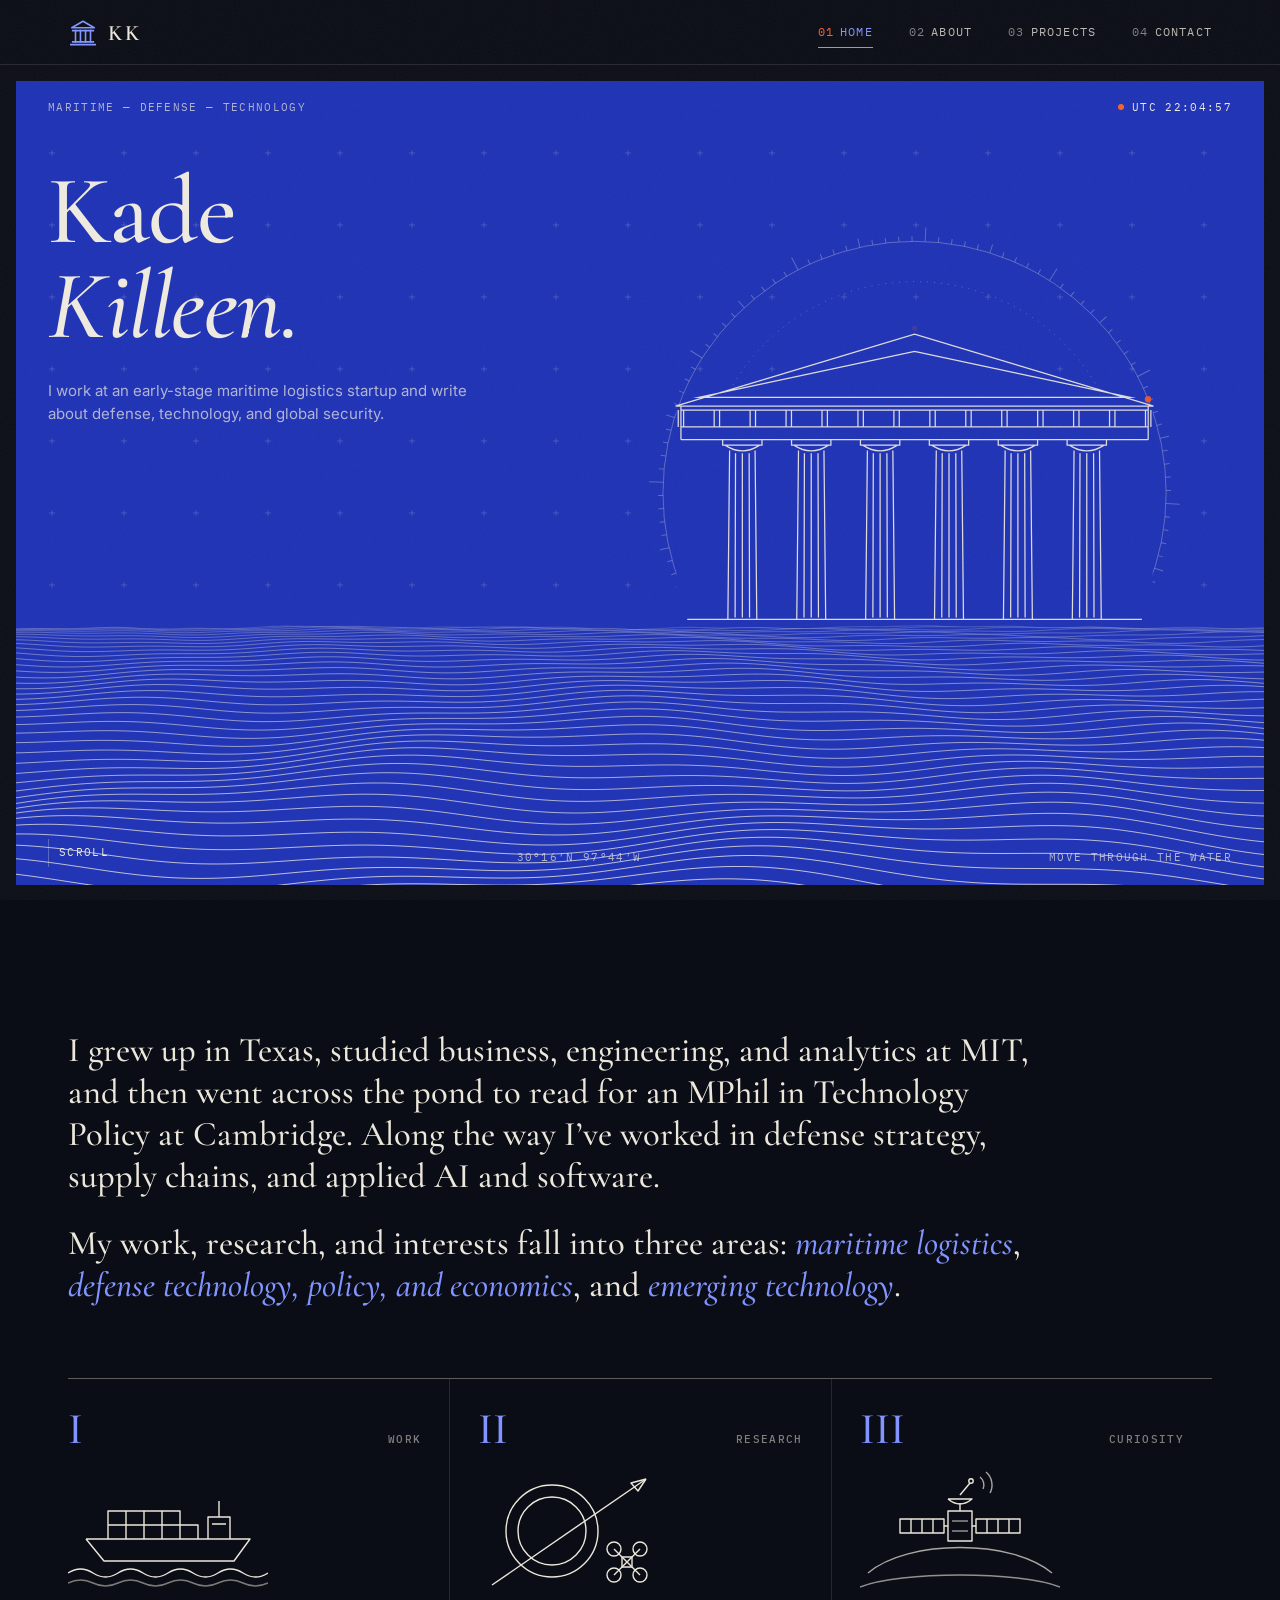
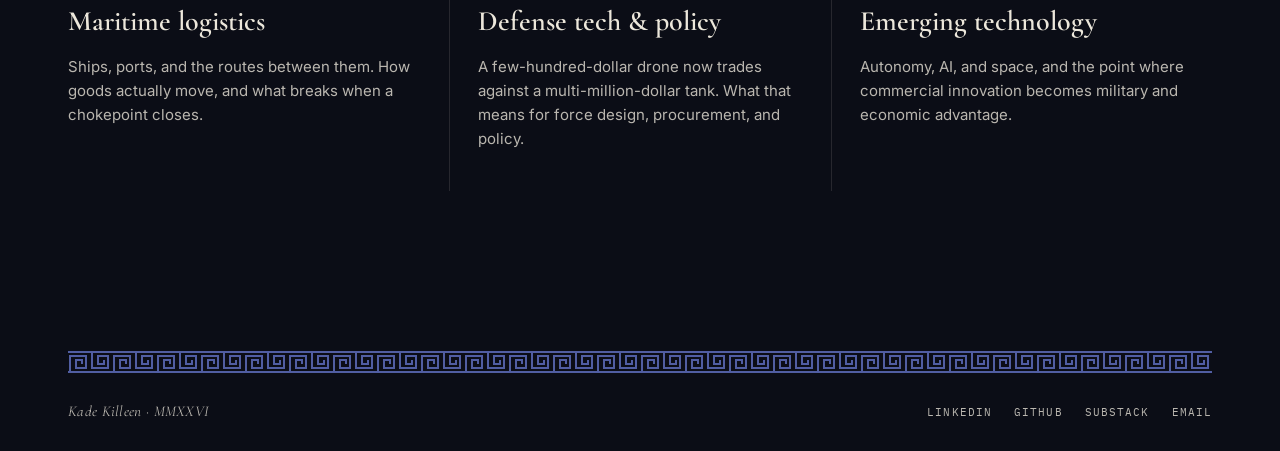
==== commit 289db73e: "Home: revised intro paragraph; cards labelled Work, Research, Curiosity Co-Authored-By: Claude Opus " ====
--- a/index.html
+++ b/index.html
@@ -70,12 +70,12 @@
         <section class="section" id="focus">
             <div class="wrap">
                 <div class="intro">
-                    <p class="reveal">I grew up in Austin, captained the varsity basketball team at MIT while studying business, engineering, and analytics, and went on to an MPhil in Technology Policy at Cambridge. Along the way I&rsquo;ve worked on defense strategy, supply chains, and cloud security, and today I&rsquo;m at an early-stage maritime logistics startup.</p>
-                    <p class="reveal d1">My research follows one thread: how goods, capital, and power move around the world. I come at it from three directions: <em>maritime logistics</em>, <em>defense economics</em>, and <em>emerging technology</em>.</p>
+                    <p class="reveal">I grew up in Texas, studied business, engineering, and analytics at MIT, and then went across the pond to read for an MPhil in Technology Policy at Cambridge. Along the way I&rsquo;ve worked in defense strategy, supply chains, and applied AI and software.</p>
+                    <p class="reveal d1">My work, research, and interests fall into three areas: <em>maritime logistics</em>, <em>defense technology, policy, and economics</em>, and <em>emerging technology</em>.</p>
                 </div>
                 <div class="plates">
                     <article class="plate reveal">
-                        <div class="plate-top"><span class="plate-num">I</span><span class="label">Sea lanes</span></div>
+                        <div class="plate-top"><span class="plate-num">I</span><span class="label">Work</span></div>
                         <div class="plate-art"><svg viewBox="0 0 200 120" class="draw" aria-hidden="true"><g fill="none" stroke="currentColor" stroke-width="1.4" stroke-linejoin="round">
 <path d="M18 70h164l-16 22H36z"/>
 <path d="M40 70V56h90v14M40 56V42h72v14M58 42v28M76 42v28M94 42v28M112 56v14"/>
@@ -87,7 +87,7 @@
                         <p>Ships, ports, and the routes between them. How goods actually move, and what breaks when a chokepoint closes.</p>
                     </article>
                     <article class="plate reveal d1">
-                        <div class="plate-top"><span class="plate-num">II</span><span class="label">The cost of force</span></div>
+                        <div class="plate-top"><span class="plate-num">II</span><span class="label">Research</span></div>
                         <div class="plate-art"><svg viewBox="0 0 200 120" class="draw" aria-hidden="true"><g fill="none" stroke="currentColor" stroke-width="1.4" stroke-linejoin="round">
 <circle cx="74" cy="62" r="46"/><circle cx="74" cy="62" r="34"/>
 <path d="M14 116 168 10"/><path d="m168 10-15 4 7 8z"/>
@@ -95,11 +95,11 @@
 <circle cx="136" cy="80" r="7"/><circle cx="162" cy="80" r="7"/><circle cx="136" cy="106" r="7"/><circle cx="162" cy="106" r="7"/>
 <rect x="144" y="88" width="10" height="10"/>
 </g></svg></div>
-                        <h3>Defense economics</h3>
-                        <p>A few-hundred-dollar drone now trades against a multi-million-dollar tank. What that does to force design and procurement.</p>
+                        <h3>Defense tech &amp; policy</h3>
+                        <p>A few-hundred-dollar drone now trades against a multi-million-dollar tank. What that means for force design, procurement, and policy.</p>
                     </article>
                     <article class="plate reveal d2">
-                        <div class="plate-top"><span class="plate-num">III</span><span class="label">Systems &amp; signals</span></div>
+                        <div class="plate-top"><span class="plate-num">III</span><span class="label">Curiosity</span></div>
                         <div class="plate-art"><svg viewBox="0 0 200 120" class="draw" aria-hidden="true"><g fill="none" stroke="currentColor" stroke-width="1.4" stroke-linejoin="round">
 <path d="M0 118c40-16 160-16 200 0" opacity=".6"/>
 <path d="M8 104c40-34 144-34 184 0" stroke-dasharray="2 5" opacity=".7"/>
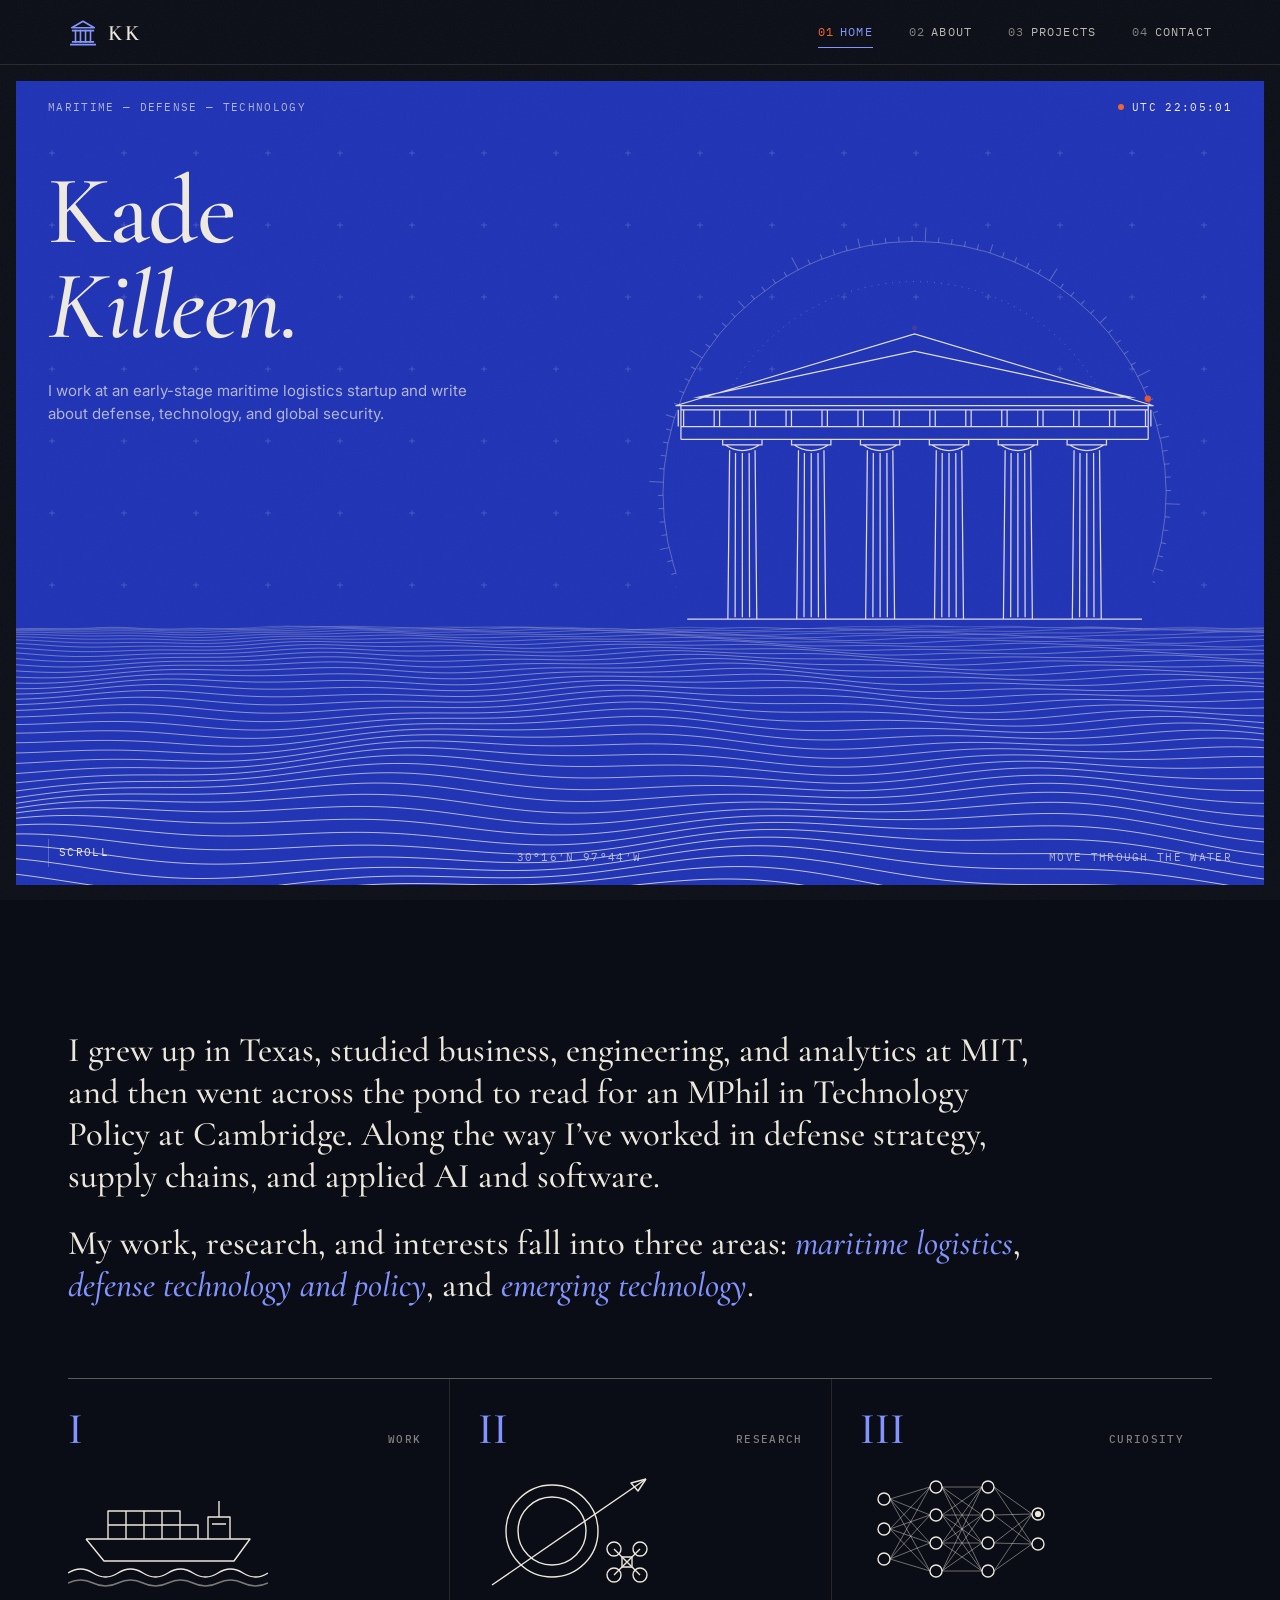
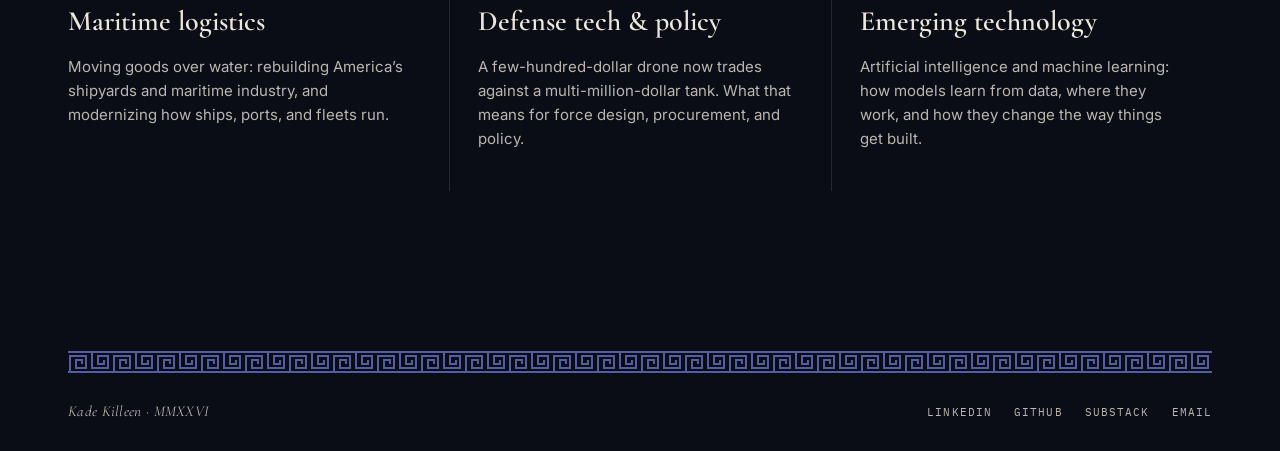
==== commit 9c90d6af: "Home: sharper card copy; neural-network art for emerging technology Co-Authored-By: Claude Opus 5.5 " ====
--- a/index.html
+++ b/index.html
@@ -71,7 +71,7 @@
             <div class="wrap">
                 <div class="intro">
                     <p class="reveal">I grew up in Texas, studied business, engineering, and analytics at MIT, and then went across the pond to read for an MPhil in Technology Policy at Cambridge. Along the way I&rsquo;ve worked in defense strategy, supply chains, and applied AI and software.</p>
-                    <p class="reveal d1">My work, research, and interests fall into three areas: <em>maritime logistics</em>, <em>defense technology, policy, and economics</em>, and <em>emerging technology</em>.</p>
+                    <p class="reveal d1">My work, research, and interests fall into three areas: <em>maritime logistics</em>, <em>defense technology and policy</em>, and <em>emerging technology</em>.</p>
                 </div>
                 <div class="plates">
                     <article class="plate reveal">
@@ -84,7 +84,7 @@
 <path d="M0 114q12.5-6 25 0t25 0 25 0 25 0 25 0 25 0 25 0 25 0" opacity=".5"/>
 </g></svg></div>
                         <h3>Maritime logistics</h3>
-                        <p>Ships, ports, and the routes between them. How goods actually move, and what breaks when a chokepoint closes.</p>
+                        <p>Moving goods over water: rebuilding America&rsquo;s shipyards and maritime industry, and modernizing how ships, ports, and fleets run.</p>
                     </article>
                     <article class="plate reveal d1">
                         <div class="plate-top"><span class="plate-num">II</span><span class="label">Research</span></div>
@@ -100,19 +100,13 @@
                     </article>
                     <article class="plate reveal d2">
                         <div class="plate-top"><span class="plate-num">III</span><span class="label">Curiosity</span></div>
-                        <div class="plate-art"><svg viewBox="0 0 200 120" class="draw" aria-hidden="true"><g fill="none" stroke="currentColor" stroke-width="1.4" stroke-linejoin="round">
-<path d="M0 118c40-16 160-16 200 0" opacity=".6"/>
-<path d="M8 104c40-34 144-34 184 0" stroke-dasharray="2 5" opacity=".7"/>
-<rect x="88" y="42" width="24" height="30"/>
-<path d="M92 52h16M92 62h16" opacity=".6"/>
-<rect x="40" y="50" width="44" height="14"/><path d="M51 50v14M62 50v14M73 50v14M84 57h4"/>
-<rect x="116" y="50" width="44" height="14"/><path d="M127 50v14M138 50v14M149 50v14M112 57h4"/>
-<path d="M100 42v-8M88 30q12 10 24 0z"/>
-<path d="M100 26l10-12"/><circle cx="111" cy="12" r="2.2"/>
-<path d="M120 8a10 10 0 0 1 3 12M126 3a17 17 0 0 1 4 21" opacity=".7"/>
+                        <div class="plate-art"><svg viewBox="0 0 200 120" class="draw" aria-hidden="true"><g fill="none" stroke="currentColor" stroke-width="1.4">
+<path d="M30 30L70 18M30 30L70 46M30 30L70 74M30 30L70 102M30 60L70 18M30 60L70 46M30 60L70 74M30 60L70 102M30 90L70 18M30 90L70 46M30 90L70 74M30 90L70 102M82 18L122 18M82 18L122 46M82 18L122 74M82 18L122 102M82 46L122 18M82 46L122 46M82 46L122 74M82 46L122 102M82 74L122 18M82 74L122 46M82 74L122 74M82 74L122 102M82 102L122 18M82 102L122 46M82 102L122 74M82 102L122 102M134 18L172 45M134 18L172 75M134 46L172 45M134 46L172 75M134 74L172 45M134 74L172 75M134 102L172 45M134 102L172 75" stroke-width="0.8" opacity=".55"/>
+<circle cx="24" cy="30" r="6"/><circle cx="24" cy="60" r="6"/><circle cx="24" cy="90" r="6"/><circle cx="76" cy="18" r="6"/><circle cx="76" cy="46" r="6"/><circle cx="76" cy="74" r="6"/><circle cx="76" cy="102" r="6"/><circle cx="128" cy="18" r="6"/><circle cx="128" cy="46" r="6"/><circle cx="128" cy="74" r="6"/><circle cx="128" cy="102" r="6"/><circle cx="178" cy="45" r="6"/><circle cx="178" cy="75" r="6"/>
+<circle cx="178" cy="45" r="2.4" fill="currentColor"/>
 </g></svg></div>
                         <h3>Emerging technology</h3>
-                        <p>Autonomy, AI, and space, and the point where commercial innovation becomes military and economic advantage.</p>
+                        <p>Artificial intelligence and machine learning: how models learn from data, where they work, and how they change the way things get built.</p>
                     </article>
                 </div>
             </div>
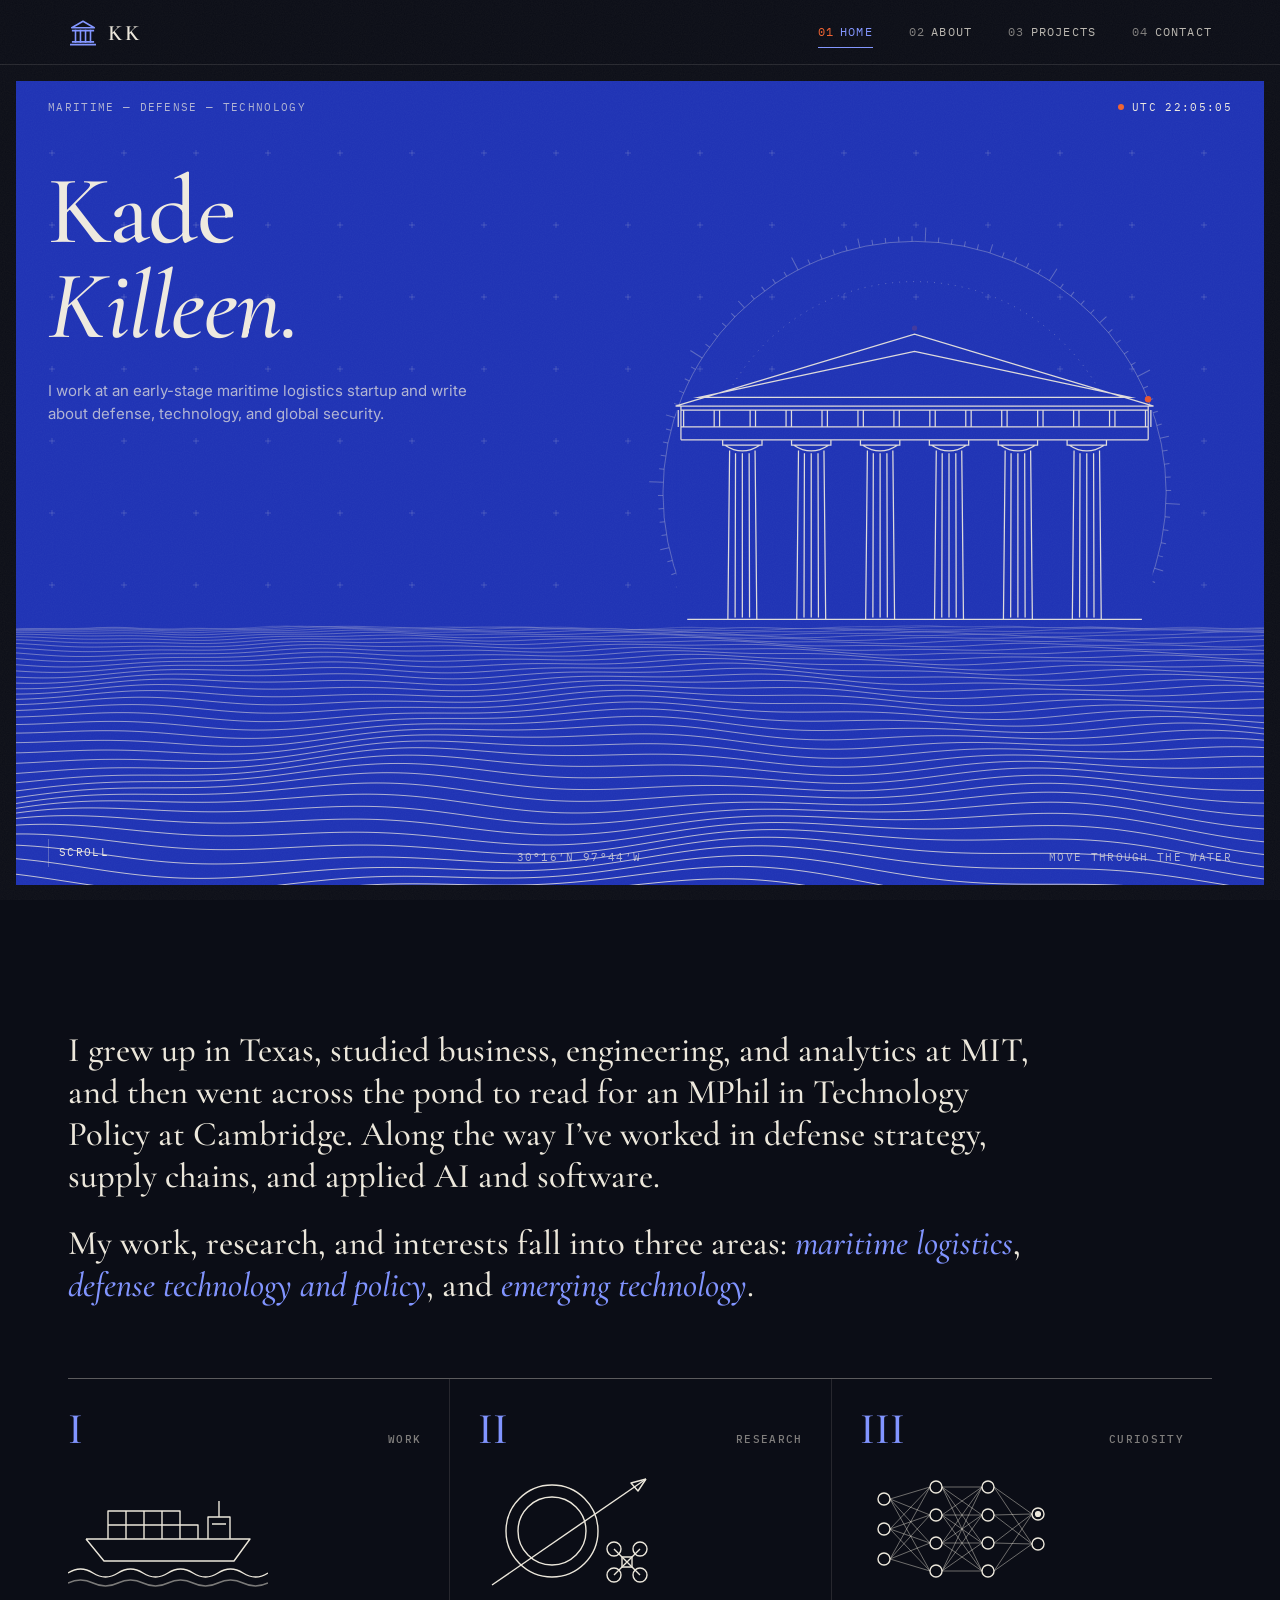
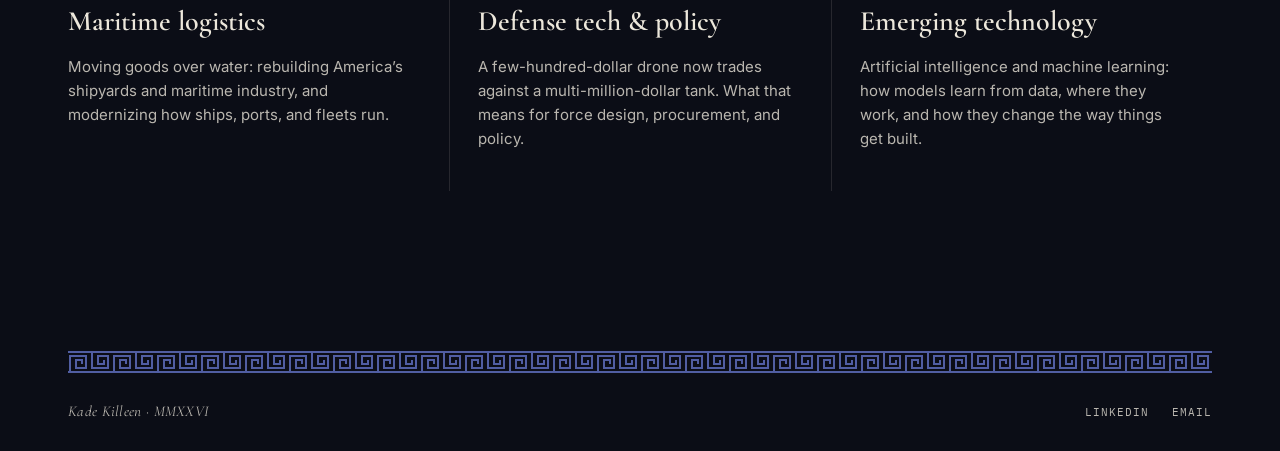
==== commit e6827ea6: "Footer: LinkedIn and Email only Co-Authored-By: Claude Opus 5.5 <noreply@anthropic.com> Claude-Sessi" ====
--- a/index.html
+++ b/index.html
@@ -121,8 +121,6 @@
                 <span class="footer-sig">Kade Killeen &middot; MMXXVI</span>
                 <ul class="footer-links">
                     <li><a href="https://www.linkedin.com/in/kadekilleen" target="_blank" rel="noopener noreferrer">LinkedIn</a></li>
-                    <li><a href="https://github.com/k-adekilleen" target="_blank" rel="noopener noreferrer">GitHub</a></li>
-                    <li><a href="https://substack.com/@kadekilleen" target="_blank" rel="noopener noreferrer">Substack</a></li>
                     <li><a href="mailto:kadekilleen23@gmail.com">Email</a></li>
                 </ul>
             </div>
